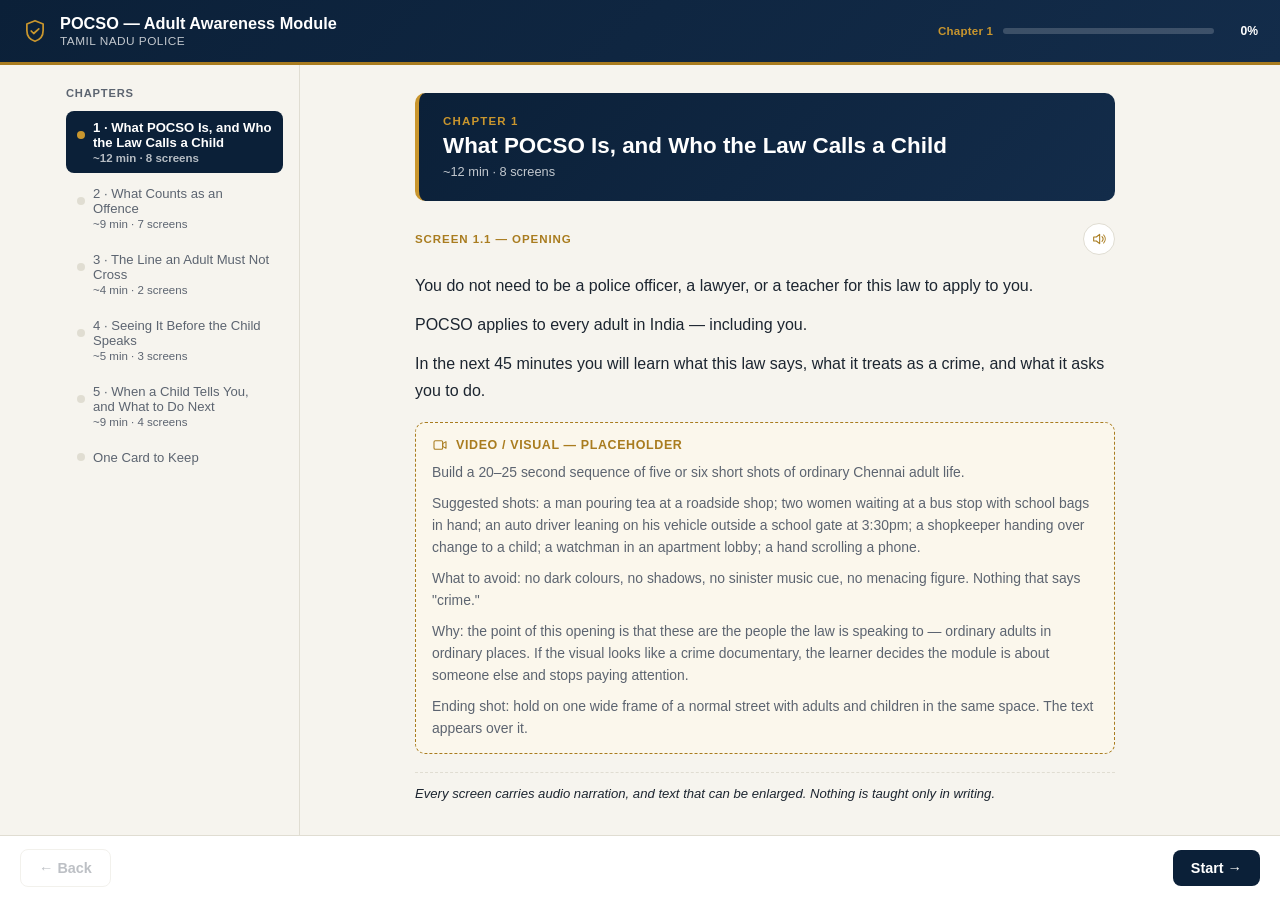
==== POCSO-Adult-Awareness-v2/index.html @ b9a72f30 "Custom scrollbar, severity color theming, chapter progress, certificate - Replace the browser's defa" ====
<!DOCTYPE html>
<html lang="en">
<head>
<meta charset="UTF-8">
<meta name="viewport" content="width=device-width, initial-scale=1.0">
<title>POCSO — Adult Awareness Module</title>
<link rel="stylesheet" href="css/style.css">
</head>
<body>

<div id="app">

  <header class="topbar">
    <div class="topbar-brand">
      <span class="badge-icon" id="brandIcon"></span>
      <div>
        <div class="brand-title">POCSO — Adult Awareness Module</div>
        <div class="brand-sub">Tamil Nadu Police</div>
      </div>
    </div>
    <div class="topbar-progress">
      <div id="progressChapterLabel" class="progress-chapter-label">Chapter 1</div>
      <div class="progress-track"><div id="progressFill" class="progress-fill"></div></div>
      <div id="progressLabel" class="progress-label">0%</div>
    </div>
  </header>

  <div class="layout">
    <nav id="sidebar" class="sidebar">
      <div class="sidebar-title">Chapters</div>
      <ol id="chapterList" class="chapter-list"></ol>
    </nav>

    <main id="stage" class="stage">
      <!-- pages injected here by app.js -->
    </main>
  </div>

  <footer class="footer">
    <button id="btnBack" class="btn btn-ghost" disabled>&larr; Back</button>
    <div id="footerMsg" class="footer-msg"></div>
    <button id="btnNext" class="btn btn-primary">Start &rarr;</button>
  </footer>

</div>

<script src="js/vendor/gsap.min.js"></script>
<script src="js/vendor/ScrollTrigger.min.js"></script>
<script src="js/vendor/Draggable.min.js"></script>
<script src="js/vendor/confetti.min.js"></script>
<script src="js/icons.js"></script>
<script src="js/sfx.js"></script>
<script src="js/speech.js"></script>
<script src="js/content.js"></script>
<script src="js/app.js"></script>
</body>
</html>
---- POCSO-Adult-Awareness-v2/css/style.css ----
:root{
  --navy:#0b2038;
  --navy-2:#132c4a;
  --gold:#a97c1f;
  --gold-2:#c9962e;
  --danger:#a3372b;
  --ok:#2f6b45;
  --bg:#f6f4ee;
  --card:#ffffff;
  --text:#1c2530;
  --text-mute:#5c6470;
  --border:#e0ddd2;
  --radius:10px;
  --shadow:0 3px 14px rgba(11,32,56,.08);
  font-size:16px;
}
*{box-sizing:border-box}
html,body{height:100%;overflow:hidden}

/* Severity theming: the accent colour and page background shift per
   screen to match how serious the content on it is — red for the most
   severe offences, orange for warnings, yellow for "notice this", green
   for safe/protective/reassuring content. Applied via body[data-severity]
   set from each screen's `severity` field in content.js. */
body[data-severity="danger"]{--gold:#a3372b;--gold-2:#c24a3a;--bg:#fbf0ee}
body[data-severity="warning"]{--gold:#b5720f;--gold-2:#d98a1f;--bg:#fbf5e9}
body[data-severity="notice"]{--gold:#a68a12;--gold-2:#c9a92e;--bg:#fbf8e6}
body[data-severity="safe"]{--gold:#2f6b45;--gold-2:#3f8759;--bg:#eef6ef}
body{transition:background-color .4s ease}

body{
  margin:0;
  font-family:'Segoe UI',Roboto,Helvetica,Arial,sans-serif;
  background:var(--bg);
  color:var(--text);
}
/* App-shell layout: topbar and footer are fixed height; the sidebar and the
   main content scroll independently of each other, not the whole page. */
#app{display:flex;flex-direction:column;height:100vh}

/* ---------- Top bar ---------- */
.topbar{
  flex-shrink:0;
  display:flex;align-items:center;justify-content:space-between;gap:16px;
  background:linear-gradient(135deg,var(--navy),var(--navy-2));
  color:#fff;padding:14px 22px;flex-wrap:wrap;z-index:20;
  border-bottom:3px solid var(--gold);
}
.topbar-brand{display:flex;align-items:center;gap:12px}
.badge-icon{display:flex;color:var(--gold-2)}
.badge-icon svg{width:26px;height:26px}
.brand-title{font-weight:700;font-size:1.02rem;line-height:1.2}
.brand-sub{font-size:.74rem;opacity:.75;letter-spacing:.04em;text-transform:uppercase}
.topbar-progress{display:flex;align-items:center;gap:10px;min-width:160px;flex:1;max-width:320px}
.progress-chapter-label{font-size:.72rem;font-weight:700;color:var(--gold-2);white-space:nowrap;letter-spacing:.02em}
.progress-track{flex:1;height:6px;background:rgba(255,255,255,.18);border-radius:6px;overflow:hidden}
.progress-fill{height:100%;width:0%;background:var(--gold-2);transition:width .4s ease}
.progress-label{font-size:.76rem;font-weight:600;min-width:34px;text-align:right}

/* ---------- Layout ---------- */
.layout{display:flex;flex:1;width:100%;max-width:1180px;margin:0 auto;min-height:0}
.sidebar{
  width:250px;flex-shrink:0;padding:22px 16px;border-right:1px solid var(--border);display:none;
  overflow-y:auto;height:100%;
}
.sidebar-title{font-size:.7rem;text-transform:uppercase;letter-spacing:.07em;color:var(--text-mute);margin-bottom:12px;font-weight:700}
.chapter-list{list-style:none;margin:0;padding:0;display:flex;flex-direction:column;gap:4px}
.chapter-item{display:flex;flex-direction:column;gap:2px;padding:9px 11px;border-radius:8px;font-size:.82rem;color:var(--text-mute)}
.chapter-item .ch-title{display:flex;align-items:center;gap:8px}
.chapter-item .dot{width:8px;height:8px;border-radius:50%;background:var(--border);flex-shrink:0}
.chapter-item.active{background:var(--navy);color:#fff;font-weight:600}
.chapter-item.active .dot{background:var(--gold-2)}
.chapter-item.done .dot{background:var(--ok)}
.chapter-item .ch-sub{font-size:.72rem;color:var(--text-mute);padding-left:16px}
.chapter-item.active .ch-sub{color:rgba(255,255,255,.7)}
@media(min-width:900px){.sidebar{display:block}}

/* ---------- Stage / page ---------- */
.stage{flex:1;min-width:0;min-height:0;overflow-y:auto;padding:28px 20px 70px;display:flex;justify-content:center}
.page{width:100%;max-width:700px}

/* ---------- Custom slim scrollbars (sidebar + content) ---------- */
.sidebar,.stage{
  scrollbar-width:thin;
  scrollbar-color:var(--gold) transparent;
}
.sidebar::-webkit-scrollbar,.stage::-webkit-scrollbar{width:6px}
.sidebar::-webkit-scrollbar-track,.stage::-webkit-scrollbar-track{background:transparent}
.sidebar::-webkit-scrollbar-thumb,.stage::-webkit-scrollbar-thumb{background:var(--gold);border-radius:10px}
.sidebar::-webkit-scrollbar-thumb:hover,.stage::-webkit-scrollbar-thumb:hover{background:var(--gold-2)}
.page-heading{font-size:.72rem;letter-spacing:.08em;text-transform:uppercase;color:var(--gold);font-weight:700;margin-bottom:6px}
.head-row-flex{display:flex;align-items:center;justify-content:space-between;gap:12px}
.head-row-flex .page-heading{margin-bottom:0}
.severity-badge{
  display:inline-block;margin-left:10px;font-size:.66rem;font-weight:800;letter-spacing:.06em;
  text-transform:uppercase;padding:2px 8px;border-radius:5px;vertical-align:middle;
}
.severity-badge.sev-danger{background:#fbeeec;color:#a3372b}
.severity-badge.sev-warning{background:#fbf1de;color:#b5720f}
.severity-badge.sev-notice{background:#fbf6d9;color:#8a7100}
.severity-badge.sev-safe{background:#eaf5ed;color:#2f6b45}
.chapter-banner{
  background:linear-gradient(135deg,var(--navy),var(--navy-2));color:#fff;border-radius:var(--radius);
  padding:22px 24px;margin-bottom:22px;border-left:4px solid var(--gold-2);
}
.chapter-banner .ch-num{font-size:.72rem;letter-spacing:.1em;text-transform:uppercase;color:var(--gold-2);font-weight:700}
.chapter-banner h1{margin:.3em 0 .2em;font-size:1.4rem}
.chapter-banner .ch-duration{font-size:.8rem;opacity:.75}

.block{margin-bottom:18px}
.block p{line-height:1.65;margin:0 0 .8em;color:var(--text)}
.block p:last-child{margin-bottom:0}
.block-heading{font-weight:700;color:var(--navy);margin-bottom:.4em;display:block}

/* ---------- Lists / tables ---------- */
.p-list{margin:0;padding-left:1.2em;line-height:1.65}
.p-list li{margin-bottom:.45em}
.p-table{width:100%;border-collapse:collapse;margin:.4em 0}
.p-table th,.p-table td{text-align:left;padding:9px 10px;border-bottom:1px solid var(--border);font-size:.92rem}
.p-table th{color:var(--text-mute);font-size:.74rem;text-transform:uppercase;letter-spacing:.05em}

/* ---------- Quote / say-not-say ---------- */
.p-quote{
  border-left:3px solid var(--gold-2);padding:10px 16px;background:#fbf7ec;border-radius:0 8px 8px 0;
  font-style:italic;color:var(--text);
}
.say-not-say{display:grid;grid-template-columns:1fr 1fr;gap:14px;margin-top:6px}
.say-col{border-radius:var(--radius);padding:14px 16px}
.say-col.say-yes{background:#eef6ef;border:1px solid #cfe6d3}
.say-col.say-no{background:#fbeeec;border:1px solid #f0cec8}
.say-col-heading{font-weight:700;font-size:.82rem;margin-bottom:8px;display:flex;align-items:center;gap:6px}
.say-col.say-yes .say-col-heading{color:var(--ok)}
.say-col.say-no .say-col-heading{color:var(--danger)}
.say-col ul{margin:0;padding-left:1.1em;line-height:1.6;font-size:.9rem}
.say-note{font-size:.85rem;color:var(--text-mute);margin-top:8px}
@media(max-width:560px){.say-not-say{grid-template-columns:1fr}}

.belief-item{margin-bottom:14px}
.belief-item .belief{font-weight:700;color:var(--navy)}
.belief-item .response{color:var(--text);margin-top:2px}

/* ---------- Notes ---------- */
.p-note{font-size:.82rem;color:var(--text-mute);font-style:italic;border-top:1px dashed var(--border);padding-top:10px;margin-top:10px}

/* ---------- Video / visual placeholder ---------- */
.video-slot{
  border:1.5px dashed var(--gold);border-radius:var(--radius);background:#fbf7ec;padding:14px 16px;margin:10px 0;
}
.video-slot-head{display:flex;align-items:center;gap:8px;font-weight:700;font-size:.78rem;text-transform:uppercase;letter-spacing:.05em;color:var(--gold);margin-bottom:8px}
.video-slot-head svg{color:var(--gold)}
.video-slot p{font-size:.87rem;line-height:1.6;color:var(--text-mute);margin:0 0 .6em}
.video-slot p:last-child{margin-bottom:0}

/* ---------- Dialogue ---------- */
.dialogue-box{background:var(--card);border:1px solid var(--border);border-radius:var(--radius);padding:18px 18px 14px;box-shadow:var(--shadow)}
.dialogue-loc{font-size:.72rem;text-transform:uppercase;letter-spacing:.08em;color:var(--gold);font-weight:700;margin-bottom:10px;display:flex;align-items:center;justify-content:space-between;gap:10px}
.dialogue-note{font-size:.75rem;color:var(--text-mute);font-style:italic;font-weight:400;text-transform:none;letter-spacing:0}
.dialogue-line{display:flex;gap:10px;padding:6px 8px;border-radius:6px;margin-bottom:4px;transition:background .2s}
.dialogue-line.line-active{background:#fbf1d9}
.dialogue-who{flex-shrink:0;width:76px;font-weight:700;font-size:.82rem;color:var(--navy)}
.dialogue-text{font-size:.92rem;line-height:1.55;color:var(--text)}

/* ---------- Flip-deck (belief / reveal / accordion / judgment cards) ---------- */
.interaction-label{font-size:.82rem;color:var(--text-mute);margin-bottom:12px;font-style:italic}
.fixed-number{
  text-align:center;font-size:2.6rem;font-weight:800;color:var(--navy);margin-bottom:10px;
  border-bottom:2px solid var(--gold-2);padding-bottom:6px;display:inline-block;
}
.fixed-number-wrap{text-align:center;margin-bottom:14px}
.deck-grid{display:grid;grid-template-columns:repeat(auto-fit,minmax(240px,1fr));gap:14px}
.deck-card{perspective:1200px;cursor:pointer;min-height:120px}
.deck-card.open{cursor:default}
.deck-inner{position:relative;width:100%;height:100%;min-height:120px;transform-style:preserve-3d}
.deck-face{
  position:absolute;inset:0;backface-visibility:hidden;border-radius:var(--radius);
  border:1px solid var(--border);background:var(--card);box-shadow:var(--shadow);
  padding:16px;display:flex;flex-direction:column;justify-content:center;transition:border-color .15s;
}
.deck-card:hover .deck-face-front{border-color:var(--gold)}
.deck-front-text{font-weight:600;color:var(--navy);font-size:.94rem}
.deck-hint{font-size:.72rem;color:var(--text-mute);margin-top:8px;display:flex;align-items:center;gap:5px}
.deck-face-back{background:#fbf7ec}
.deck-tag{
  display:inline-block;font-size:.72rem;font-weight:800;letter-spacing:.05em;text-transform:uppercase;
  padding:3px 9px;border-radius:5px;margin-bottom:8px;align-self:flex-start;
}
.deck-tag.tag-false,.deck-tag.tag-offence{background:#fbeeec;color:var(--danger)}
.deck-tag.tag-notoffence{background:#eef6ef;color:var(--ok)}
.deck-back-text{font-size:.88rem;line-height:1.5;color:var(--text)}
.deck-back-foot{display:flex;justify-content:flex-end;margin-top:8px}

/* ---------- Sort exercise (real drag-and-drop, GSAP Draggable) ---------- */
.sort-instruction{font-size:.82rem;color:var(--text-mute);margin-bottom:2px;font-style:italic}
.drag-hint{display:block;color:var(--gold);font-size:.78rem;margin-bottom:12px}
.sort-pool{display:flex;flex-wrap:wrap;gap:10px;margin-bottom:20px;min-height:44px}
.sort-item{
  background:var(--card);border:1px solid var(--border);border-radius:9px;padding:11px 14px;font-size:.87rem;
  cursor:grab;box-shadow:var(--shadow);touch-action:none;user-select:none;
}
.sort-item.selected{border-color:var(--gold);background:#fbf7ec}
.sort-item.dragging{cursor:grabbing;box-shadow:0 10px 22px rgba(11,32,56,.22);border-color:var(--gold)}
.sort-bins{display:grid;grid-template-columns:repeat(auto-fit,minmax(200px,1fr));gap:12px}
.sort-bin{border:2px dashed var(--border);border-radius:var(--radius);padding:12px;background:#fafaf6;transition:border-color .15s,background .15s}
.sort-bin h3{margin:0 0 8px;font-size:.84rem;color:var(--navy)}
.sort-bin-drop{min-height:90px;display:flex;flex-direction:column;gap:6px}
.bin-item{background:var(--card);border:1px solid var(--border);border-radius:7px;padding:8px 10px;font-size:.82rem}
.bin-item.correct{border-color:var(--ok);background:#eef6ef}
.bin-feedback{font-size:.78rem;color:var(--text-mute);margin-top:4px}
@keyframes flashGreenAdult{0%,100%{box-shadow:none}30%{box-shadow:0 0 0 6px rgba(47,107,69,.3)}}
@keyframes flashRedAdult{0%,100%{box-shadow:none}30%{box-shadow:0 0 0 6px rgba(163,55,43,.3)}}
.sort-bin.flash-correct{animation:flashGreenAdult .7s ease;border-color:var(--ok)}
.sort-bin.flash-wrong{animation:flashRedAdult .7s ease;border-color:var(--danger) !important;background:#fbeeec !important}

/* ---------- Slider ---------- */
.slider-box{background:var(--card);border:1px solid var(--border);border-radius:var(--radius);padding:20px;box-shadow:var(--shadow)}
.slider-question{font-weight:600;color:var(--navy);margin-bottom:14px}
.slider-row{display:flex;align-items:center;gap:14px}
.slider-row input[type=range]{flex:1}
.slider-value{font-size:1.3rem;font-weight:800;color:var(--gold);min-width:34px;text-align:center}
.slider-reveal{margin-top:16px;padding-top:14px;border-top:1px solid var(--border)}
.slider-reveal-heading{font-weight:700;color:var(--navy);margin-bottom:6px;font-size:.82rem;text-transform:uppercase;letter-spacing:.04em}

/* ---------- Multi-select case ---------- */
.case-box{background:var(--card);border:1px solid var(--border);border-radius:var(--radius);padding:18px;box-shadow:var(--shadow)}
.case-option{display:flex;align-items:flex-start;gap:10px;padding:9px 4px;border-bottom:1px solid var(--border);cursor:pointer}
.case-option:last-of-type{border-bottom:none}
.case-option input{margin-top:3px}
.case-option-label{font-size:.9rem}
.case-option.answered.correct-selected{color:var(--ok)}
.case-option.answered.correct-missed{color:var(--ok)}
.case-option .opt-note{font-size:.78rem;color:var(--text-mute);font-style:italic;margin-left:6px}
.case-feedback{margin-top:14px;padding-top:14px;border-top:1px solid var(--border)}

/* ---------- Commitment tap ---------- */
.commit-box{text-align:center;padding:10px 0}
.commit-btn{
  padding:16px 28px;font-size:1rem;font-weight:700;border-radius:var(--radius);border:2px solid var(--navy);
  background:var(--navy);color:#fff;cursor:pointer;transition:all .2s;
}
.commit-btn.confirmed{background:var(--ok);border-color:var(--ok)}
.commit-confirmed-note{margin-top:12px;font-size:.85rem;color:var(--ok);font-weight:600}

/* ---------- Quiz ---------- */
.quiz-box{background:var(--card);border:1px solid var(--border);border-radius:var(--radius);padding:18px;box-shadow:var(--shadow);margin-bottom:14px}
.quiz-q-head{display:flex;align-items:flex-start;justify-content:space-between;gap:10px;margin-bottom:12px}
.quiz-q{font-weight:600;color:var(--navy);line-height:1.5}
.choice-btn{
  display:block;width:100%;text-align:left;background:#fff;border:1px solid var(--border);border-radius:9px;
  padding:11px 13px;margin-bottom:8px;cursor:pointer;font-size:.89rem;transition:all .15s;
}
.choice-btn:hover{border-color:var(--gold)}
.choice-btn.correct{border-color:var(--ok);background:#eef6ef}
.choice-btn.incorrect{border-color:var(--danger);background:#fbeeec}
.choice-btn:disabled{cursor:default}
.feedback-box{margin-top:8px;padding:11px 13px;border-radius:8px;font-size:.87rem;line-height:1.5}
.feedback-box.correct{background:#eef6ef;color:#1e4a2c;border:1px solid var(--ok)}
.feedback-box.incorrect{background:#fbeeec;color:#6e2318;border:1px solid var(--danger)}
.quiz-note{font-size:.78rem;color:var(--text-mute);font-style:italic;margin-bottom:14px}

/* ---------- Speaker button ---------- */
.speaker-btn{
  width:32px;height:32px;border-radius:50%;border:1px solid var(--border);background:#fff;
  display:flex;align-items:center;justify-content:center;cursor:pointer;color:var(--gold);flex-shrink:0;transition:all .15s;
}
.speaker-btn:hover{border-color:var(--gold)}
.speaker-btn.speaking{background:var(--gold);color:#fff;border-color:var(--gold)}
.speaker-btn-inline{width:26px;height:26px}
.w-active{background:#fbe9b6;border-radius:3px}

/* ---------- Buttons / footer ---------- */
.btn{font-size:.9rem;font-weight:600;padding:10px 18px;border-radius:8px;border:none;cursor:pointer;transition:opacity .15s,transform .1s}
.btn:active{transform:scale(.97)}
.btn-primary{background:var(--navy);color:#fff}
.btn-primary:disabled{background:#b7bfc9;cursor:not-allowed}
.btn-ghost{background:transparent;color:var(--text-mute);border:1px solid var(--border)}
.btn-ghost:disabled{opacity:.4;cursor:not-allowed}
.footer{flex-shrink:0;z-index:10;background:#fff;border-top:1px solid var(--border);padding:13px 20px;display:flex;align-items:center;justify-content:space-between;gap:12px}
.footer-msg{font-size:.8rem;color:var(--text-mute);flex:1;text-align:center}

/* ---------- Final card ---------- */
.final-card{
  background:linear-gradient(135deg,var(--navy),var(--navy-2));color:#fff;border-radius:var(--radius);
  padding:32px 28px;border:2px solid var(--gold-2);
}
.final-card h1{margin:0 0 4px;font-size:1.4rem}
.final-card .intro{opacity:.85;margin-bottom:18px;font-size:.92rem}
.final-card ol{padding-left:1.2em;line-height:1.8;font-size:.95rem}
.final-card .contacts{margin-top:18px;padding-top:16px;border-top:1px solid rgba(255,255,255,.2);font-size:.88rem;color:var(--gold-2);font-weight:600}
.final-card .disclaimer{margin-top:14px;font-size:.75rem;opacity:.65;font-style:italic}

/* ---------- Certificate ---------- */
.cert-gate{background:var(--card);border:1px solid var(--border);border-radius:var(--radius);padding:22px;box-shadow:var(--shadow);margin-bottom:20px;text-align:center}
.cert-gate h2{margin:0 0 6px;color:var(--navy);font-size:1.1rem}
.cert-gate p{color:var(--text-mute);font-size:.88rem;margin:0 0 14px}
.cert-name-input{
  width:100%;max-width:320px;padding:11px 14px;border-radius:9px;border:1px solid var(--border);
  font-size:1rem;margin:0 auto 14px;text-align:center;display:block;
}
.certificate{
  position:relative;background:
    repeating-linear-gradient(135deg, rgba(11,32,56,.015) 0 2px, transparent 2px 14px),
    #fffdf7;
  border:3px solid var(--navy);border-radius:4px;padding:44px 32px;text-align:center;
  box-shadow:var(--shadow);margin-bottom:20px;
}
.certificate::before{content:"";position:absolute;inset:8px;border:1px solid var(--gold-2);border-radius:2px;pointer-events:none}
.cert-corner{position:absolute;width:26px;height:26px;border:3px solid var(--gold);opacity:.7}
.cert-corner-tl{top:6px;left:6px;border-right:none;border-bottom:none}
.cert-corner-tr{top:6px;right:6px;border-left:none;border-bottom:none}
.cert-corner-bl{bottom:6px;left:6px;border-right:none;border-top:none}
.cert-corner-br{bottom:6px;right:6px;border-left:none;border-top:none}
.cert-id{position:absolute;top:14px;right:26px;font-size:.66rem;letter-spacing:.04em;color:var(--text-mute);font-family:'Courier New',monospace}
.cert-badge{display:flex;justify-content:center;color:var(--gold);margin-bottom:4px}
.cert-badge svg{width:38px;height:38px}
.cert-title{font-size:1.5rem;color:var(--navy);font-weight:800;margin:8px 0 0;font-family:Georgia,serif;letter-spacing:.02em}
.cert-sub{color:var(--text-mute);font-size:.82rem;margin-bottom:20px;text-transform:uppercase;letter-spacing:.08em}
.cert-name{font-size:1.9rem;font-weight:700;color:var(--gold);margin:14px 0;font-family:Georgia,serif;border-bottom:2px solid var(--gold-2);display:inline-block;padding-bottom:6px}
.cert-body{color:var(--text);line-height:1.7;max-width:480px;margin:0 auto;font-size:.94rem}
.cert-sign-row{display:flex;justify-content:space-between;align-items:flex-end;margin-top:34px;gap:16px;flex-wrap:wrap}
.cert-sign{flex:1;min-width:130px}
.cert-sign-line{border-top:1px solid var(--text-mute);margin-bottom:6px}
.cert-sign-label{font-size:.76rem;color:var(--text-mute)}
.cert-seal{display:flex;flex-direction:column;align-items:center;gap:4px}
.cert-seal-ring{
  width:52px;height:52px;border-radius:50%;border:2px solid var(--gold);
  display:flex;align-items:center;justify-content:center;color:var(--gold);
  box-shadow:0 0 0 3px rgba(169,124,31,.12);
}
.cert-seal-text{font-size:.58rem;letter-spacing:.08em;color:var(--text-mute);font-weight:700}
.cert-actions{display:flex;gap:10px;justify-content:center;margin-bottom:20px}

@media print{
  .topbar,.sidebar,.footer,.cert-actions,.cert-gate{display:none !important}
  .stage{padding:0;overflow:visible}
}
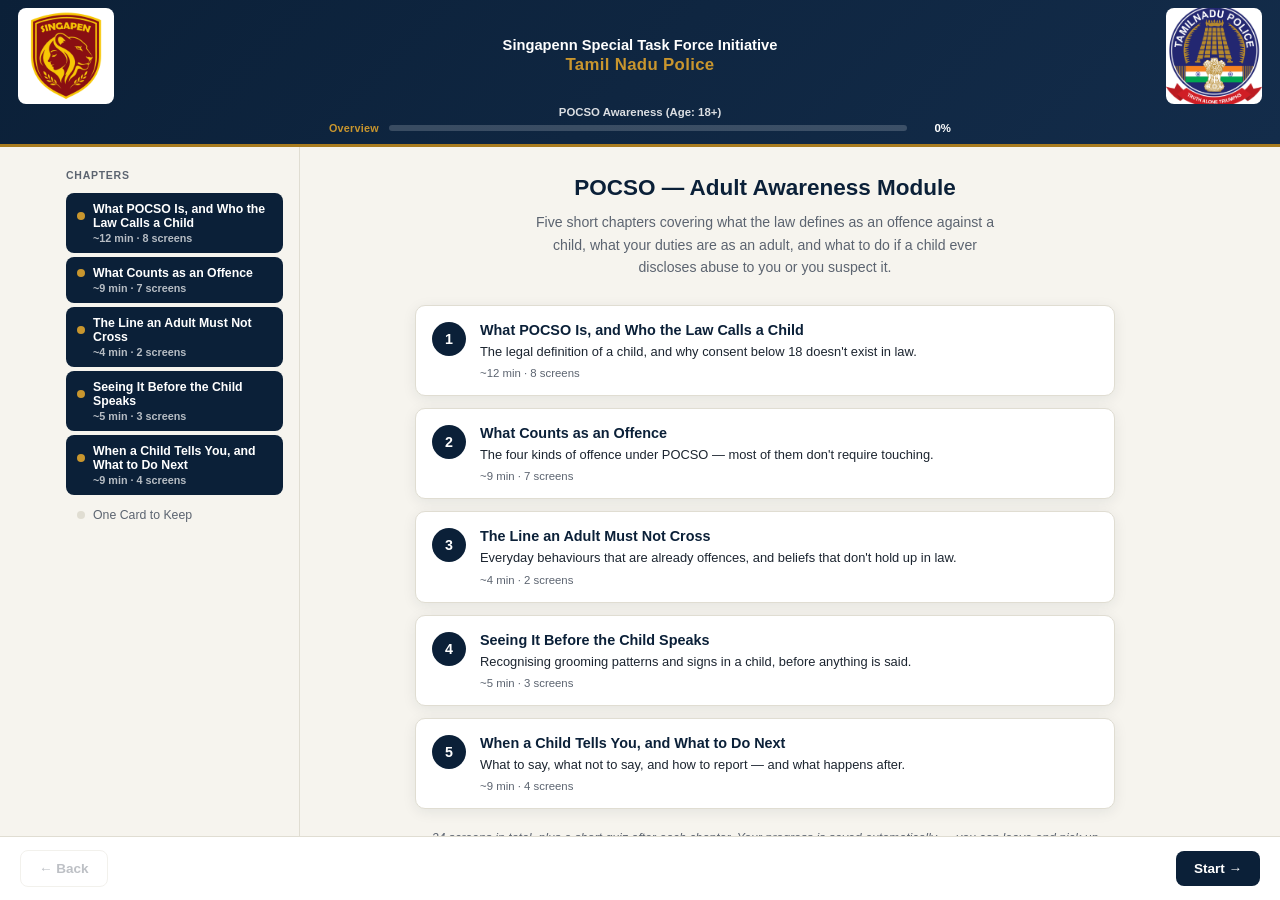
==== commit fd355016: "Navbar redesign, intro page, cert/one-card split, share, sizing Two-row navbar with Singappen/TN Pol" ====
--- a/POCSO-Adult-Awareness-v2/index.html
+++ b/POCSO-Adult-Awareness-v2/index.html
@@ -3,7 +3,7 @@
 <head>
 <meta charset="UTF-8">
 <meta name="viewport" content="width=device-width, initial-scale=1.0">
-<title>POCSO — Adult Awareness Module</title>
+<title>POCSO Awareness (Age: 18+)</title>
 <link rel="stylesheet" href="css/style.css">
 </head>
 <body>
@@ -11,17 +11,23 @@
 <div id="app">
 
   <header class="topbar">
-    <div class="topbar-brand">
-      <span class="badge-icon" id="brandIcon"></span>
-      <div>
-        <div class="brand-title">POCSO — Adult Awareness Module</div>
-        <div class="brand-sub">Tamil Nadu Police</div>
+    <div class="topbar-brand-row">
+      <img src="img/singappen-logo.png" alt="Singappen" class="brand-logo brand-logo-left">
+      <div class="brand-center">
+        <div class="brand-line brand-line-1">Singapenn Special Task Force Initiative</div>
+        <div class="brand-line brand-line-2">Tamil Nadu Police</div>
       </div>
+      <img src="img/tamilnadu-police-logo.png" alt="Tamil Nadu Police" class="brand-logo brand-logo-right">
     </div>
-    <div class="topbar-progress">
-      <div id="progressChapterLabel" class="progress-chapter-label">Chapter 1</div>
-      <div class="progress-track"><div id="progressFill" class="progress-fill"></div></div>
-      <div id="progressLabel" class="progress-label">0%</div>
+    <div class="topbar-progress-row">
+      <div class="progress-center-block">
+        <div class="module-name">POCSO Awareness (Age: 18+)</div>
+        <div class="topbar-progress">
+          <div id="progressChapterLabel" class="progress-chapter-label">Chapter 1</div>
+          <div class="progress-track"><div id="progressFill" class="progress-fill"></div></div>
+          <div id="progressLabel" class="progress-label">0%</div>
+        </div>
+      </div>
     </div>
   </header>
 
--- a/POCSO-Adult-Awareness-v2/css/style.css
+++ b/POCSO-Adult-Awareness-v2/css/style.css
@@ -12,10 +12,21 @@
   --border:#e0ddd2;
   --radius:10px;
   --shadow:0 3px 14px rgba(11,32,56,.08);
-  font-size:16px;
+  font-size:15px;
 }
 *{box-sizing:border-box}
-html,body{height:100%;overflow:hidden}
+/* Mobile: the page scrolls normally (simplest, most reliable — 100vh +
+   overflow:hidden is unreliable on mobile browsers because the address
+   bar changes the real visible height, which locked out scrolling and
+   hid the footer nav). Desktop only: the sidebar doesn't exist on
+   mobile, so the fixed-height "independent scroll panes" shell — where
+   sidebar and content scroll separately — is restricted to the
+   min-width:900px breakpoint where the sidebar actually shows.  */
+html,body{height:100%}
+body{overflow-x:hidden}
+@media(min-width:900px){
+  html,body{overflow:hidden}
+}
 
 /* Severity theming: the accent colour and page background shift per
    screen to match how serious the content on it is — red for the most
@@ -34,28 +45,46 @@
   background:var(--bg);
   color:var(--text);
 }
-/* App-shell layout: topbar and footer are fixed height; the sidebar and the
-   main content scroll independently of each other, not the whole page. */
-#app{display:flex;flex-direction:column;height:100vh}
+/* App-shell layout (desktop only — see media query below): topbar and
+   footer are fixed height; the sidebar and the main content scroll
+   independently of each other, not the whole page. */
+#app{display:flex;flex-direction:column;min-height:100%}
+@media(min-width:900px){
+  #app{height:100vh}
+}
 
 /* ---------- Top bar ---------- */
 .topbar{
-  flex-shrink:0;
-  display:flex;align-items:center;justify-content:space-between;gap:16px;
+  flex-shrink:0;position:sticky;top:0;
+  display:flex;flex-direction:column;gap:2px;
   background:linear-gradient(135deg,var(--navy),var(--navy-2));
-  color:#fff;padding:14px 22px;flex-wrap:wrap;z-index:20;
+  color:#fff;padding:8px 18px 10px;z-index:20;
   border-bottom:3px solid var(--gold);
 }
-.topbar-brand{display:flex;align-items:center;gap:12px}
-.badge-icon{display:flex;color:var(--gold-2)}
-.badge-icon svg{width:26px;height:26px}
-.brand-title{font-weight:700;font-size:1.02rem;line-height:1.2}
-.brand-sub{font-size:.74rem;opacity:.75;letter-spacing:.04em;text-transform:uppercase}
-.topbar-progress{display:flex;align-items:center;gap:10px;min-width:160px;flex:1;max-width:320px}
+.topbar-brand-row{display:flex;align-items:center;justify-content:space-between;gap:14px}
+.brand-logo{height:72px;width:72px;object-fit:cover;border-radius:8px;flex-shrink:0;background:#fff;padding:0}
+.brand-logo-right{display:none}
+.brand-center{text-align:center;flex:1;min-width:0}
+.brand-line{line-height:1.25}
+.brand-line-1{font-weight:700;font-size:.98rem}
+.brand-line-2{font-weight:800;font-size:1.12rem;color:var(--gold-2);letter-spacing:.02em}
+/* Progress row: only the centre 50% of the navbar's width, everything
+   else in this row is deliberately empty so the bar reads as centred. */
+.topbar-progress-row{display:flex;justify-content:center}
+.progress-center-block{width:100%;max-width:50%;display:flex;flex-direction:column;align-items:center;gap:4px}
+.module-name{font-size:.76rem;font-weight:600;opacity:.85;text-align:center;white-space:nowrap;overflow:hidden;text-overflow:ellipsis;max-width:100%}
+.topbar-progress{display:flex;align-items:center;gap:10px;width:100%}
 .progress-chapter-label{font-size:.72rem;font-weight:700;color:var(--gold-2);white-space:nowrap;letter-spacing:.02em}
 .progress-track{flex:1;height:6px;background:rgba(255,255,255,.18);border-radius:6px;overflow:hidden}
 .progress-fill{height:100%;width:0%;background:var(--gold-2);transition:width .4s ease}
 .progress-label{font-size:.76rem;font-weight:600;min-width:34px;text-align:right}
+@media(min-width:640px){
+  .brand-logo-right{display:block}
+  .brand-logo{height:96px;width:96px}
+}
+@media(max-width:520px){
+  .progress-center-block{max-width:80%}
+}
 
 /* ---------- Layout ---------- */
 .layout{display:flex;flex:1;width:100%;max-width:1180px;margin:0 auto;min-height:0}
@@ -76,8 +105,11 @@
 @media(min-width:900px){.sidebar{display:block}}
 
 /* ---------- Stage / page ---------- */
-.stage{flex:1;min-width:0;min-height:0;overflow-y:auto;padding:28px 20px 70px;display:flex;justify-content:center}
+.stage{flex:1;min-width:0;padding:28px 20px 70px;display:flex;justify-content:center}
 .page{width:100%;max-width:700px}
+@media(min-width:900px){
+  .stage{min-height:0;overflow-y:auto;-webkit-overflow-scrolling:touch}
+}
 
 /* ---------- Custom slim scrollbars (sidebar + content) ---------- */
 .sidebar,.stage{
@@ -91,14 +123,6 @@
 .page-heading{font-size:.72rem;letter-spacing:.08em;text-transform:uppercase;color:var(--gold);font-weight:700;margin-bottom:6px}
 .head-row-flex{display:flex;align-items:center;justify-content:space-between;gap:12px}
 .head-row-flex .page-heading{margin-bottom:0}
-.severity-badge{
-  display:inline-block;margin-left:10px;font-size:.66rem;font-weight:800;letter-spacing:.06em;
-  text-transform:uppercase;padding:2px 8px;border-radius:5px;vertical-align:middle;
-}
-.severity-badge.sev-danger{background:#fbeeec;color:#a3372b}
-.severity-badge.sev-warning{background:#fbf1de;color:#b5720f}
-.severity-badge.sev-notice{background:#fbf6d9;color:#8a7100}
-.severity-badge.sev-safe{background:#eaf5ed;color:#2f6b45}
 .chapter-banner{
   background:linear-gradient(135deg,var(--navy),var(--navy-2));color:#fff;border-radius:var(--radius);
   padding:22px 24px;margin-bottom:22px;border-left:4px solid var(--gold-2);
@@ -220,6 +244,18 @@
 .slider-reveal{margin-top:16px;padding-top:14px;border-top:1px solid var(--border)}
 .slider-reveal-heading{font-weight:700;color:var(--navy);margin-bottom:6px;font-size:.82rem;text-transform:uppercase;letter-spacing:.04em}
 
+/* Number-pick estimate — replaces the drag-slider with a row of tappable
+   numbers (0-10), each an unambiguous single choice. */
+.number-pick-row{display:flex;flex-wrap:wrap;gap:8px}
+.number-pick-btn{
+  width:38px;height:38px;border-radius:8px;border:1px solid var(--border);background:#fff;
+  font-size:.92rem;font-weight:700;color:var(--navy);cursor:pointer;transition:all .15s;
+}
+.number-pick-btn:hover:not(:disabled){border-color:var(--gold)}
+.number-pick-btn.selected{background:var(--gold);color:#fff;border-color:var(--gold)}
+.number-pick-btn:disabled{cursor:default;opacity:.7}
+.number-pick-btn.selected:disabled{opacity:1}
+
 /* ---------- Multi-select case ---------- */
 .case-box{background:var(--card);border:1px solid var(--border);border-radius:var(--radius);padding:18px;box-shadow:var(--shadow)}
 .case-option{display:flex;align-items:flex-start;gap:10px;padding:9px 4px;border-bottom:1px solid var(--border);cursor:pointer}
@@ -274,7 +310,7 @@
 .btn-primary:disabled{background:#b7bfc9;cursor:not-allowed}
 .btn-ghost{background:transparent;color:var(--text-mute);border:1px solid var(--border)}
 .btn-ghost:disabled{opacity:.4;cursor:not-allowed}
-.footer{flex-shrink:0;z-index:10;background:#fff;border-top:1px solid var(--border);padding:13px 20px;display:flex;align-items:center;justify-content:space-between;gap:12px}
+.footer{flex-shrink:0;position:sticky;bottom:0;z-index:10;background:#fff;border-top:1px solid var(--border);padding:13px 20px;display:flex;align-items:center;justify-content:space-between;gap:12px}
 .footer-msg{font-size:.8rem;color:var(--text-mute);flex:1;text-align:center}
 
 /* ---------- Final card ---------- */
@@ -287,6 +323,24 @@
 .final-card ol{padding-left:1.2em;line-height:1.8;font-size:.95rem}
 .final-card .contacts{margin-top:18px;padding-top:16px;border-top:1px solid rgba(255,255,255,.2);font-size:.88rem;color:var(--gold-2);font-weight:600}
 .final-card .disclaimer{margin-top:14px;font-size:.75rem;opacity:.65;font-style:italic}
+
+/* ---------- Intro / overview page ---------- */
+.intro-hero{text-align:center;margin-bottom:26px}
+.intro-hero h1{color:var(--navy);font-size:1.5rem;margin:0 0 10px}
+.intro-hero p{color:var(--text-mute);font-size:.94rem;line-height:1.6;max-width:480px;margin:0 auto}
+.intro-chapter-list{display:flex;flex-direction:column;gap:12px;margin-bottom:22px}
+.intro-chapter-row{
+  display:flex;gap:14px;align-items:flex-start;background:var(--card);border:1px solid var(--border);
+  border-radius:var(--radius);padding:16px;box-shadow:var(--shadow);
+}
+.intro-chapter-num{
+  flex-shrink:0;width:34px;height:34px;border-radius:50%;background:var(--navy);color:#fff;
+  display:flex;align-items:center;justify-content:center;font-weight:800;font-size:.95rem;
+}
+.intro-chapter-title{font-weight:700;color:var(--navy);font-size:.96rem;margin-bottom:4px}
+.intro-chapter-blurb{color:var(--text);font-size:.86rem;line-height:1.5;margin-bottom:6px}
+.intro-chapter-duration{color:var(--text-mute);font-size:.76rem}
+.intro-note{color:var(--text-mute);font-size:.82rem;text-align:center;font-style:italic}
 
 /* ---------- Certificate ---------- */
 .cert-gate{background:var(--card);border:1px solid var(--border);border-radius:var(--radius);padding:22px;box-shadow:var(--shadow);margin-bottom:20px;text-align:center}
@@ -309,24 +363,23 @@
 .cert-corner-tr{top:6px;right:6px;border-left:none;border-bottom:none}
 .cert-corner-bl{bottom:6px;left:6px;border-right:none;border-top:none}
 .cert-corner-br{bottom:6px;right:6px;border-left:none;border-top:none}
-.cert-id{position:absolute;top:14px;right:26px;font-size:.66rem;letter-spacing:.04em;color:var(--text-mute);font-family:'Courier New',monospace}
+.cert-emblem-row{display:flex;justify-content:space-between;align-items:flex-start;margin-bottom:6px;padding:0 8px}
+.cert-emblem{display:flex;flex-direction:column;align-items:center;gap:3px;color:var(--gold)}
+.cert-emblem-img{width:44px;height:44px;object-fit:contain;border-radius:6px;background:#fff;padding:2px}
+.cert-emblem svg{width:36px;height:36px}
+.cert-emblem-label{font-size:.6rem;line-height:1.2;color:var(--text-mute);text-align:center;font-weight:600}
+.cert-id{text-align:center;font-size:.66rem;letter-spacing:.04em;color:var(--text-mute);font-family:'Courier New',monospace;margin-bottom:6px}
 .cert-badge{display:flex;justify-content:center;color:var(--gold);margin-bottom:4px}
-.cert-badge svg{width:38px;height:38px}
+.cert-badge svg{width:34px;height:34px}
 .cert-title{font-size:1.5rem;color:var(--navy);font-weight:800;margin:8px 0 0;font-family:Georgia,serif;letter-spacing:.02em}
 .cert-sub{color:var(--text-mute);font-size:.82rem;margin-bottom:20px;text-transform:uppercase;letter-spacing:.08em}
 .cert-name{font-size:1.9rem;font-weight:700;color:var(--gold);margin:14px 0;font-family:Georgia,serif;border-bottom:2px solid var(--gold-2);display:inline-block;padding-bottom:6px}
 .cert-body{color:var(--text);line-height:1.7;max-width:480px;margin:0 auto;font-size:.94rem}
-.cert-sign-row{display:flex;justify-content:space-between;align-items:flex-end;margin-top:34px;gap:16px;flex-wrap:wrap}
-.cert-sign{flex:1;min-width:130px}
-.cert-sign-line{border-top:1px solid var(--text-mute);margin-bottom:6px}
-.cert-sign-label{font-size:.76rem;color:var(--text-mute)}
-.cert-seal{display:flex;flex-direction:column;align-items:center;gap:4px}
-.cert-seal-ring{
-  width:52px;height:52px;border-radius:50%;border:2px solid var(--gold);
-  display:flex;align-items:center;justify-content:center;color:var(--gold);
-  box-shadow:0 0 0 3px rgba(169,124,31,.12);
-}
-.cert-seal-text{font-size:.58rem;letter-spacing:.08em;color:var(--text-mute);font-weight:700}
+.cert-sign-row{display:flex;justify-content:space-between;align-items:flex-start;margin-top:34px;gap:14px;flex-wrap:wrap}
+.cert-sign{flex:1;min-width:140px;text-align:center}
+.cert-sign-line{border-top:1px solid var(--text-mute);margin-bottom:8px}
+.cert-sign-name{font-size:.82rem;font-weight:700;color:var(--navy);margin-bottom:2px}
+.cert-sign-title{font-size:.72rem;color:var(--text-mute);line-height:1.4}
 .cert-actions{display:flex;gap:10px;justify-content:center;margin-bottom:20px}
 
 @media print{
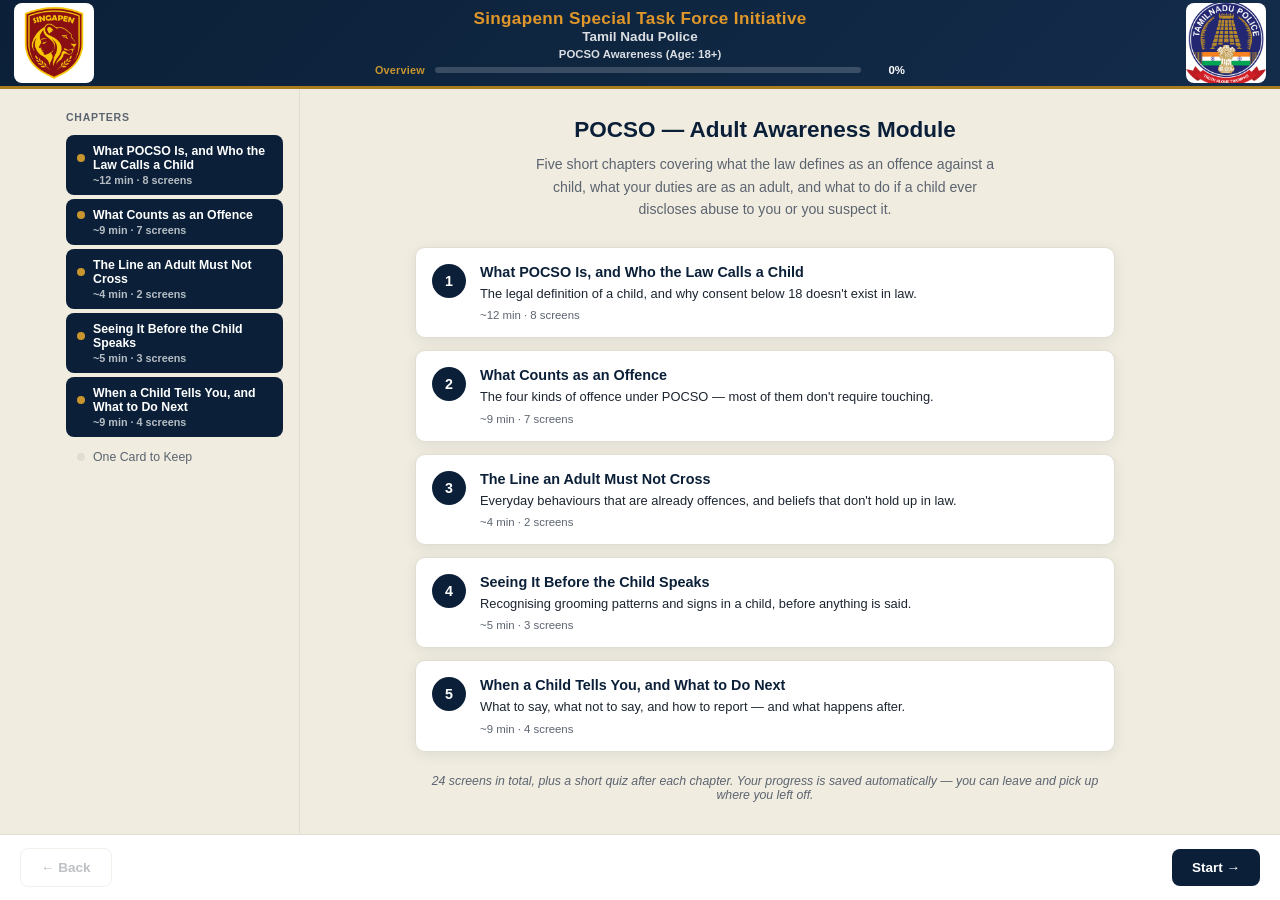
==== commit 098450bb: "Sync POCSO-Adult-Awareness-v2: add full-screen loading overlay with Singapenn logo Mirrors singappen" ====
--- a/POCSO-Adult-Awareness-v2/index.html
+++ b/POCSO-Adult-Awareness-v2/index.html
@@ -7,6 +7,14 @@
 <link rel="stylesheet" href="css/style.css">
 </head>
 <body>
+
+<div id="loadingScreen" class="loading-screen">
+  <div class="loading-inner">
+    <img src="img/singappen-logo.png" alt="Singapenn" class="loading-logo">
+    <div class="loading-spinner"></div>
+    <div class="loading-text">Loading POCSO Awareness…</div>
+  </div>
+</div>
 
 <div id="app">
 
--- a/POCSO-Adult-Awareness-v2/css/style.css
+++ b/POCSO-Adult-Awareness-v2/css/style.css
@@ -5,7 +5,7 @@
   --gold-2:#c9962e;
   --danger:#a3372b;
   --ok:#2f6b45;
-  --bg:#f6f4ee;
+  --bg:#f0ece0;
   --card:#ffffff;
   --text:#1c2530;
   --text-mute:#5c6470;
@@ -33,10 +33,10 @@
    severe offences, orange for warnings, yellow for "notice this", green
    for safe/protective/reassuring content. Applied via body[data-severity]
    set from each screen's `severity` field in content.js. */
-body[data-severity="danger"]{--gold:#a3372b;--gold-2:#c24a3a;--bg:#fbf0ee}
-body[data-severity="warning"]{--gold:#b5720f;--gold-2:#d98a1f;--bg:#fbf5e9}
-body[data-severity="notice"]{--gold:#a68a12;--gold-2:#c9a92e;--bg:#fbf8e6}
-body[data-severity="safe"]{--gold:#2f6b45;--gold-2:#3f8759;--bg:#eef6ef}
+body[data-severity="danger"]{--gold:#a3372b;--gold-2:#c24a3a;--bg:#f6dcd7}
+body[data-severity="warning"]{--gold:#b5720f;--gold-2:#d98a1f;--bg:#f7e8c9}
+body[data-severity="notice"]{--gold:#a68a12;--gold-2:#c9a92e;--bg:#f5edb8}
+body[data-severity="safe"]{--gold:#2f6b45;--gold-2:#3f8759;--bg:#d9efdd}
 body{transition:background-color .4s ease}
 
 body{
@@ -45,6 +45,30 @@
   background:var(--bg);
   color:var(--text);
 }
+/* ---------- Loading screen ---------- */
+.loading-screen{
+  position:fixed;inset:0;z-index:9999;
+  display:flex;align-items:center;justify-content:center;
+  background:rgba(11,32,56,.72);
+  backdrop-filter:blur(14px);-webkit-backdrop-filter:blur(14px);
+  transition:opacity .45s ease,visibility .45s ease;
+}
+.loading-screen.loading-hidden{opacity:0;visibility:hidden;pointer-events:none}
+.loading-inner{display:flex;flex-direction:column;align-items:center;gap:16px}
+.loading-logo{
+  width:110px;height:110px;object-fit:cover;border-radius:20px;background:#fff;padding:6px;
+  box-shadow:0 10px 30px rgba(0,0,0,.35);
+  animation:loading-pulse 1.6s ease-in-out infinite;
+}
+.loading-spinner{
+  width:34px;height:34px;border-radius:50%;
+  border:3px solid rgba(255,255,255,.25);border-top-color:var(--gold-2,#c9962e);
+  animation:loading-spin .8s linear infinite;
+}
+.loading-text{color:#fff;font-size:.85rem;font-weight:600;letter-spacing:.02em;opacity:.9}
+@keyframes loading-pulse{0%,100%{transform:scale(1)}50%{transform:scale(1.06)}}
+@keyframes loading-spin{to{transform:rotate(360deg)}}
+
 /* App-shell layout (desktop only — see media query below): topbar and
    footer are fixed height; the sidebar and the main content scroll
    independently of each other, not the whole page. */
@@ -58,16 +82,27 @@
   flex-shrink:0;position:sticky;top:0;
   display:flex;flex-direction:column;gap:2px;
   background:linear-gradient(135deg,var(--navy),var(--navy-2));
-  color:#fff;padding:8px 18px 10px;z-index:20;
+  color:#fff;padding:8px 14px 10px 88px;z-index:20;
   border-bottom:3px solid var(--gold);
-}
-.topbar-brand-row{display:flex;align-items:center;justify-content:space-between;gap:14px}
-.brand-logo{height:72px;width:72px;object-fit:cover;border-radius:8px;flex-shrink:0;background:#fff;padding:0}
-.brand-logo-right{display:none}
-.brand-center{text-align:center;flex:1;min-width:0}
+  min-height:64px;
+}
+.topbar-brand-row{display:flex;align-items:center;justify-content:center}
+/* Logos are centred on the full navbar height (both rows), not just the
+   brand-text row, and sit at the outer edges independent of row flow. */
+.brand-logo{
+  position:absolute;top:50%;transform:translateY(-50%);
+  height:64px;width:64px;object-fit:cover;border-radius:8px;background:#fff;padding:0;
+}
+.brand-logo-left{left:14px}
+.brand-logo-right{right:14px;display:none}
+.brand-center{text-align:center;min-width:0}
 .brand-line{line-height:1.25}
-.brand-line-1{font-weight:700;font-size:.98rem}
-.brand-line-2{font-weight:800;font-size:1.12rem;color:var(--gold-2);letter-spacing:.02em}
+/* "Singapenn Special Task Force Initiative" is the main focus. */
+/* Fixed orange, not var(--gold-2) — this is brand identity, so it must
+   not shift colour as the learner moves between screens of different
+   severity (the progress bar, chapter label etc. still do that). */
+.brand-line-1{font-weight:800;font-size:1.14rem;color:#e0972a;letter-spacing:.02em}
+.brand-line-2{font-weight:600;font-size:.9rem;color:rgba(255,255,255,.85)}
 /* Progress row: only the centre 50% of the navbar's width, everything
    else in this row is deliberately empty so the bar reads as centred. */
 .topbar-progress-row{display:flex;justify-content:center}
@@ -80,7 +115,11 @@
 .progress-label{font-size:.76rem;font-weight:600;min-width:34px;text-align:right}
 @media(min-width:640px){
   .brand-logo-right{display:block}
-  .brand-logo{height:96px;width:96px}
+  .brand-logo{height:80px;width:80px}
+  .topbar{padding-left:110px;padding-right:110px}
+}
+@media(max-width:639px){
+  .brand-center{width:100%}
 }
 @media(max-width:520px){
   .progress-center-block{max-width:80%}
@@ -90,7 +129,7 @@
 .layout{display:flex;flex:1;width:100%;max-width:1180px;margin:0 auto;min-height:0}
 .sidebar{
   width:250px;flex-shrink:0;padding:22px 16px;border-right:1px solid var(--border);display:none;
-  overflow-y:auto;height:100%;
+  overflow-y:auto;overflow-x:hidden;height:100%;
 }
 .sidebar-title{font-size:.7rem;text-transform:uppercase;letter-spacing:.07em;color:var(--text-mute);margin-bottom:12px;font-weight:700}
 .chapter-list{list-style:none;margin:0;padding:0;display:flex;flex-direction:column;gap:4px}
@@ -105,10 +144,10 @@
 @media(min-width:900px){.sidebar{display:block}}
 
 /* ---------- Stage / page ---------- */
-.stage{flex:1;min-width:0;padding:28px 20px 70px;display:flex;justify-content:center}
-.page{width:100%;max-width:700px}
+.stage{flex:1;min-width:0;overflow-x:hidden;padding:28px 20px 96px;display:flex;justify-content:center}
+.page{width:100%;max-width:700px;min-width:0}
 @media(min-width:900px){
-  .stage{min-height:0;overflow-y:auto;-webkit-overflow-scrolling:touch}
+  .stage{min-height:0;overflow-y:auto;overflow-x:hidden;-webkit-overflow-scrolling:touch}
 }
 
 /* ---------- Custom slim scrollbars (sidebar + content) ---------- */
@@ -174,6 +213,31 @@
 .video-slot-head svg{color:var(--gold)}
 .video-slot p{font-size:.87rem;line-height:1.6;color:var(--text-mute);margin:0 0 .6em}
 .video-slot p:last-child{margin-bottom:0}
+.video-slot-tag{display:inline-block;font-size:.68rem;font-weight:800;letter-spacing:.04em;color:#fff;background:var(--gold);border-radius:5px;padding:3px 8px;margin-bottom:8px}
+.video-slot-player{width:100%;display:block;border-radius:10px;margin:0;background:#000;box-shadow:0 4px 14px rgba(0,0,0,.18)}
+.video-slot-has-video{padding:14px;border-style:solid}
+.video-slot-has-video .video-slot-player{aspect-ratio:16/9;object-fit:cover}
+
+/* ---------- Pathway strip (real component, e.g. Stop -> Report -> Delete) ---------- */
+.pathway-strip{display:flex;align-items:center;justify-content:center;gap:8px;flex-wrap:wrap;margin:14px 0;padding:6px 0}
+.pathway-box{
+  display:flex;flex-direction:column;align-items:center;gap:4px;
+  background:var(--card);border:2px solid var(--gold);border-radius:var(--radius);
+  padding:14px 18px;min-width:96px;box-shadow:var(--shadow);cursor:default;
+  transition:transform .18s ease,border-color .18s ease,background .18s ease;
+}
+.pathway-box:hover{transform:translateY(-3px) scale(1.04);border-color:var(--gold-2);background:#fbf7ec}
+.pathway-num{
+  width:22px;height:22px;border-radius:50%;background:var(--navy);color:#fff;
+  display:flex;align-items:center;justify-content:center;font-size:.72rem;font-weight:800;
+}
+.pathway-label{font-weight:700;color:var(--navy);font-size:.86rem;letter-spacing:.03em;text-transform:uppercase}
+.pathway-arrow{color:var(--gold);flex-shrink:0}
+.pathway-arrow svg{transform:rotate(-90deg);display:block}
+@media(max-width:520px){
+  .pathway-strip{flex-direction:column}
+  .pathway-arrow svg{transform:rotate(0deg)}
+}
 
 /* ---------- Dialogue ---------- */
 .dialogue-box{background:var(--card);border:1px solid var(--border);border-radius:var(--radius);padding:18px 18px 14px;box-shadow:var(--shadow)}
@@ -304,8 +368,10 @@
 .w-active{background:#fbe9b6;border-radius:3px}
 
 /* ---------- Buttons / footer ---------- */
-.btn{font-size:.9rem;font-weight:600;padding:10px 18px;border-radius:8px;border:none;cursor:pointer;transition:opacity .15s,transform .1s}
+.btn{font-size:.9rem;font-weight:600;padding:11px 20px;border-radius:8px;border:none;cursor:pointer;transition:opacity .15s,transform .1s;display:inline-flex;align-items:center;gap:8px}
 .btn:active{transform:scale(.97)}
+.btn-icon{display:inline-flex;align-items:center}
+.page-end-spacer{height:48px}
 .btn-primary{background:var(--navy);color:#fff}
 .btn-primary:disabled{background:#b7bfc9;cursor:not-allowed}
 .btn-ghost{background:transparent;color:var(--text-mute);border:1px solid var(--border)}
@@ -323,6 +389,9 @@
 .final-card ol{padding-left:1.2em;line-height:1.8;font-size:.95rem}
 .final-card .contacts{margin-top:18px;padding-top:16px;border-top:1px solid rgba(255,255,255,.2);font-size:.88rem;color:var(--gold-2);font-weight:600}
 .final-card .disclaimer{margin-top:14px;font-size:.75rem;opacity:.65;font-style:italic}
+.helpline-logos{display:flex;justify-content:center;align-items:center;gap:24px;margin-top:22px;padding-top:20px;border-top:1px solid rgba(255,255,255,.15);flex-wrap:wrap}
+.helpline-logos img{height:170px;width:auto;max-width:260px;object-fit:contain;border-radius:10px;background:#fff;padding:8px;box-shadow:0 4px 14px rgba(0,0,0,.25)}
+@media(max-width:480px){.helpline-logos img{height:120px;max-width:180px}}
 
 /* ---------- Intro / overview page ---------- */
 .intro-hero{text-align:center;margin-bottom:26px}
@@ -365,10 +434,10 @@
 .cert-corner-br{bottom:6px;right:6px;border-left:none;border-top:none}
 .cert-emblem-row{display:flex;justify-content:space-between;align-items:flex-start;margin-bottom:6px;padding:0 8px}
 .cert-emblem{display:flex;flex-direction:column;align-items:center;gap:3px;color:var(--gold)}
-.cert-emblem-img{width:44px;height:44px;object-fit:contain;border-radius:6px;background:#fff;padding:2px}
-.cert-emblem svg{width:36px;height:36px}
-.cert-emblem-label{font-size:.6rem;line-height:1.2;color:var(--text-mute);text-align:center;font-weight:600}
+.cert-emblem-img{width:72px;height:72px;object-fit:contain;border-radius:8px;background:#fff;padding:2px}
+.cert-emblem-label{font-size:.62rem;line-height:1.2;color:var(--text-mute);text-align:center;font-weight:600}
 .cert-id{text-align:center;font-size:.66rem;letter-spacing:.04em;color:var(--text-mute);font-family:'Courier New',monospace;margin-bottom:6px}
+.cert-id-footer{margin:10px 0 0}
 .cert-badge{display:flex;justify-content:center;color:var(--gold);margin-bottom:4px}
 .cert-badge svg{width:34px;height:34px}
 .cert-title{font-size:1.5rem;color:var(--navy);font-weight:800;margin:8px 0 0;font-family:Georgia,serif;letter-spacing:.02em}
@@ -383,6 +452,17 @@
 .cert-actions{display:flex;gap:10px;justify-content:center;margin-bottom:20px}
 
 @media print{
+  /* Only the certificate itself keeps its colours — the surrounding page
+     (which is tinted per-severity on screen) must print as plain white,
+     and the certificate should sit centred on the sheet, not pinned to
+     the top-left. */
+  html,body{overflow:visible !important;height:auto !important;background:#fff !important}
+  #app{height:auto}
   .topbar,.sidebar,.footer,.cert-actions,.cert-gate{display:none !important}
-  .stage{padding:0;overflow:visible}
-}
+  .layout{max-width:none}
+  .stage{
+    padding:0;overflow:visible;background:#fff !important;
+    display:flex;justify-content:center;align-items:center;min-height:100vh;
+  }
+  .page{max-width:100%;margin:0 auto}
+}
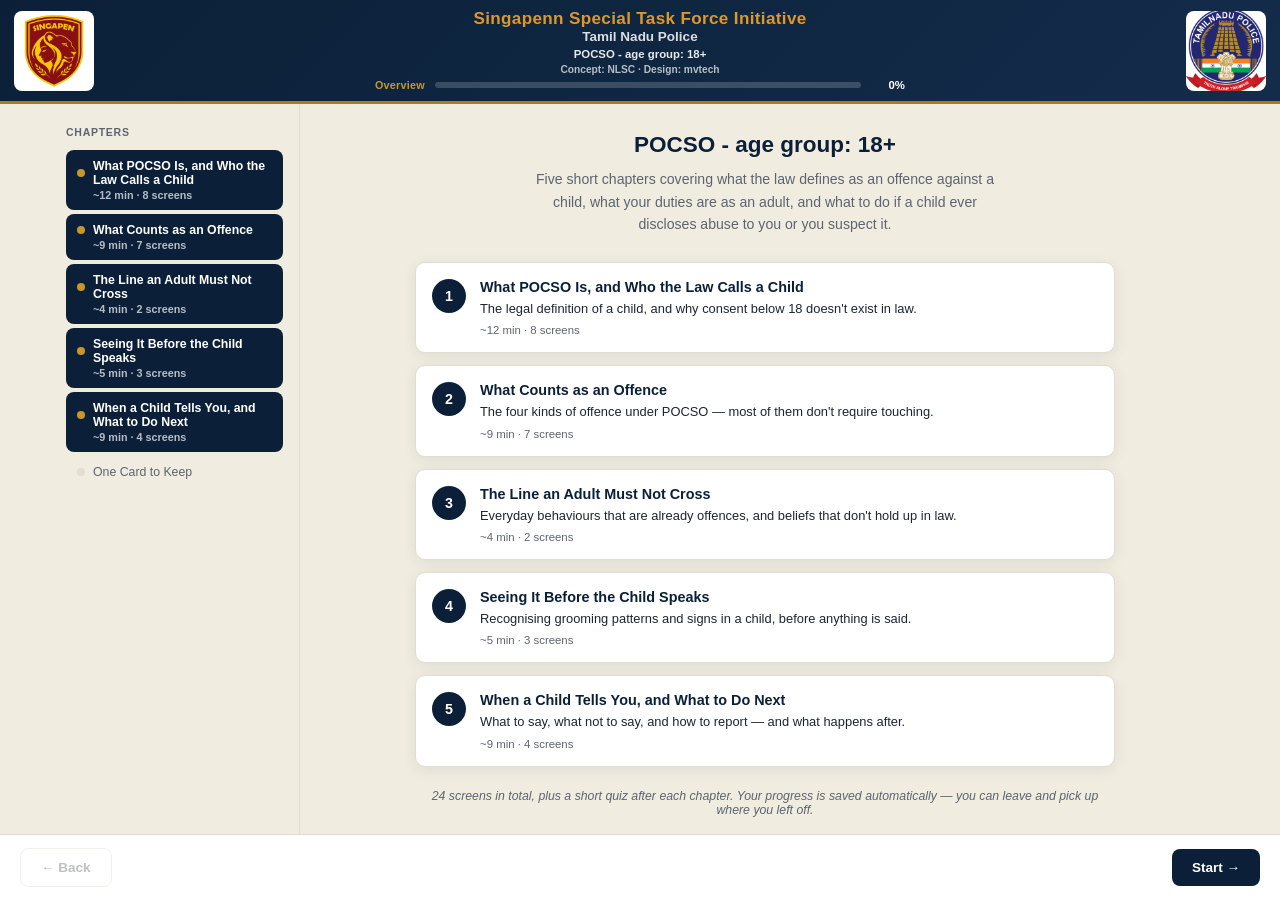
==== commit 9c5eeea1: "Apply POCSO client content updates" ====
--- a/POCSO-Adult-Awareness-v2/index.html
+++ b/POCSO-Adult-Awareness-v2/index.html
@@ -3,7 +3,7 @@
 <head>
 <meta charset="UTF-8">
 <meta name="viewport" content="width=device-width, initial-scale=1.0">
-<title>POCSO Awareness (Age: 18+)</title>
+<title>POCSO - age group: 18+</title>
 <link rel="stylesheet" href="css/style.css">
 </head>
 <body>
@@ -12,7 +12,7 @@
   <div class="loading-inner">
     <img src="img/singappen-logo.png" alt="Singapenn" class="loading-logo">
     <div class="loading-spinner"></div>
-    <div class="loading-text">Loading POCSO Awareness…</div>
+    <div class="loading-text">Loading POCSO - age group: 18+…</div>
   </div>
 </div>
 
@@ -29,7 +29,8 @@
     </div>
     <div class="topbar-progress-row">
       <div class="progress-center-block">
-        <div class="module-name">POCSO Awareness (Age: 18+)</div>
+        <div class="module-name">POCSO - age group: 18+</div>
+        <div class="module-credit">Concept: NLSC · Design: mvtech</div>
         <div class="topbar-progress">
           <div id="progressChapterLabel" class="progress-chapter-label">Chapter 1</div>
           <div class="progress-track"><div id="progressFill" class="progress-fill"></div></div>
--- a/POCSO-Adult-Awareness-v2/css/style.css
+++ b/POCSO-Adult-Awareness-v2/css/style.css
@@ -79,7 +79,7 @@
 
 /* ---------- Top bar ---------- */
 .topbar{
-  flex-shrink:0;position:sticky;top:0;
+  flex-shrink:0;position:-webkit-sticky;position:sticky;top:0;
   display:flex;flex-direction:column;gap:2px;
   background:linear-gradient(135deg,var(--navy),var(--navy-2));
   color:#fff;padding:8px 14px 10px 88px;z-index:20;
@@ -107,7 +107,8 @@
    else in this row is deliberately empty so the bar reads as centred. */
 .topbar-progress-row{display:flex;justify-content:center}
 .progress-center-block{width:100%;max-width:50%;display:flex;flex-direction:column;align-items:center;gap:4px}
-.module-name{font-size:.76rem;font-weight:600;opacity:.85;text-align:center;white-space:nowrap;overflow:hidden;text-overflow:ellipsis;max-width:100%}
+.module-name{font-size:.76rem;font-weight:600;opacity:.9;text-align:center;white-space:nowrap;overflow:hidden;text-overflow:ellipsis;max-width:100%}
+.module-credit{font-size:.68rem;font-weight:600;color:rgba(255,255,255,.7);text-align:center;white-space:nowrap;overflow:hidden;text-overflow:ellipsis;max-width:100%}
 .topbar-progress{display:flex;align-items:center;gap:10px;width:100%}
 .progress-chapter-label{font-size:.72rem;font-weight:700;color:var(--gold-2);white-space:nowrap;letter-spacing:.02em}
 .progress-track{flex:1;height:6px;background:rgba(255,255,255,.18);border-radius:6px;overflow:hidden}
@@ -175,6 +176,23 @@
 .block p:last-child{margin-bottom:0}
 .block-heading{font-weight:700;color:var(--navy);margin-bottom:.4em;display:block}
 
+.law-title-card{
+  border:1px solid var(--border);
+  border-left:4px solid var(--gold);
+  border-radius:8px;
+  background:#fff;
+  padding:18px 20px;
+  box-shadow:var(--shadow);
+}
+.law-title-en,.law-title-ta{
+  color:var(--navy);
+  font-weight:800;
+  line-height:1.35;
+  text-align:center;
+}
+.law-title-en{font-size:1.05rem;margin-bottom:10px}
+.law-title-ta{font-size:1.02rem}
+
 /* ---------- Lists / tables ---------- */
 .p-list{margin:0;padding-left:1.2em;line-height:1.65}
 .p-list li{margin-bottom:.45em}
@@ -217,6 +235,32 @@
 .video-slot-player{width:100%;display:block;border-radius:10px;margin:0;background:#000;box-shadow:0 4px 14px rgba(0,0,0,.18)}
 .video-slot-has-video{padding:14px;border-style:solid}
 .video-slot-has-video .video-slot-player{aspect-ratio:16/9;object-fit:cover}
+.pathway-video-slot{margin-bottom:16px}
+
+/* ---------- Reusable interaction videos ---------- */
+.interactive-video{
+  width:100%;max-width:520px;margin:8px auto 16px;border:1px solid var(--border);
+  border-radius:10px;overflow:hidden;background:#fff;box-shadow:var(--shadow);
+}
+.interactive-video-player{
+  display:block;width:100%;aspect-ratio:16/9;object-fit:cover;background:var(--navy);
+}
+.commit-box .interactive-video{margin-bottom:14px}
+.quiz-box .interactive-video{max-width:460px;margin:0 auto 12px}
+.cert-gate + .interactive-video,.certificate + .interactive-video{margin-top:0}
+
+/* ---------- Sound consent ---------- */
+.media-consent{
+  position:fixed;inset:0;z-index:80;display:flex;align-items:flex-end;justify-content:center;
+  padding:18px;background:rgba(11,32,56,.32);backdrop-filter:blur(4px);-webkit-backdrop-filter:blur(4px);
+}
+.media-consent-panel{
+  width:min(440px,100%);background:#fff;border:1px solid var(--border);border-radius:10px;
+  padding:16px;box-shadow:0 16px 36px rgba(11,32,56,.24);
+}
+.media-consent-title{font-weight:800;color:var(--navy);font-size:1rem;margin-bottom:4px}
+.media-consent-copy{font-size:.86rem;color:var(--text-mute);line-height:1.5;margin-bottom:14px}
+.media-consent-actions{display:flex;justify-content:flex-end;gap:10px;flex-wrap:wrap}
 
 /* ---------- Pathway strip (real component, e.g. Stop -> Report -> Delete) ---------- */
 .pathway-strip{display:flex;align-items:center;justify-content:center;gap:8px;flex-wrap:wrap;margin:14px 0;padding:6px 0}
@@ -376,7 +420,7 @@
 .btn-primary:disabled{background:#b7bfc9;cursor:not-allowed}
 .btn-ghost{background:transparent;color:var(--text-mute);border:1px solid var(--border)}
 .btn-ghost:disabled{opacity:.4;cursor:not-allowed}
-.footer{flex-shrink:0;position:sticky;bottom:0;z-index:10;background:#fff;border-top:1px solid var(--border);padding:13px 20px;display:flex;align-items:center;justify-content:space-between;gap:12px}
+.footer{flex-shrink:0;position:-webkit-sticky;position:sticky;bottom:0;z-index:10;background:#fff;border-top:1px solid var(--border);padding:13px 20px;display:flex;align-items:center;justify-content:space-between;gap:12px}
 .footer-msg{font-size:.8rem;color:var(--text-mute);flex:1;text-align:center}
 
 /* ---------- Final card ---------- */
@@ -452,17 +496,27 @@
 .cert-actions{display:flex;gap:10px;justify-content:center;margin-bottom:20px}
 
 @media print{
+  @page{size:A4 landscape;margin:0}
   /* Only the certificate itself keeps its colours — the surrounding page
      (which is tinted per-severity on screen) must print as plain white,
      and the certificate should sit centred on the sheet, not pinned to
      the top-left. */
-  html,body{overflow:visible !important;height:auto !important;background:#fff !important}
-  #app{height:auto}
+  *{box-shadow:none !important}
+  html,body{overflow:hidden !important;width:297mm;height:209mm;margin:0 !important;background:#fff !important}
+  body > *:not(#app){display:none !important}
+  #app{height:209mm !important;overflow:hidden !important;background:#fff !important}
   .topbar,.sidebar,.footer,.cert-actions,.cert-gate{display:none !important}
-  .layout{max-width:none}
+  .layout{display:block !important;max-width:none;width:297mm;height:209mm;overflow:hidden !important;background:#fff !important}
   .stage{
-    padding:0;overflow:visible;background:#fff !important;
-    display:flex;justify-content:center;align-items:center;min-height:100vh;
+    padding:0 !important;overflow:visible !important;background:#fff !important;
+    display:block !important;width:297mm;height:209mm;min-height:0 !important;overflow:hidden !important;
   }
-  .page{max-width:100%;margin:0 auto}
-}
+  .page{display:block !important;max-width:none !important;width:297mm;height:209mm;margin:0 !important;padding:0 !important;overflow:hidden !important;background:#fff !important}
+  .page > *:not(.certificate){display:none !important}
+  .certificate{
+    display:block !important;box-sizing:border-box;width:273mm;height:185mm;min-height:0;
+    margin:8mm auto 0 !important;padding:16mm 18mm !important;overflow:hidden !important;
+    break-before:avoid;break-after:avoid;break-inside:avoid;page-break-before:avoid;page-break-after:avoid;page-break-inside:avoid;
+    box-shadow:none !important;
+  }
+}
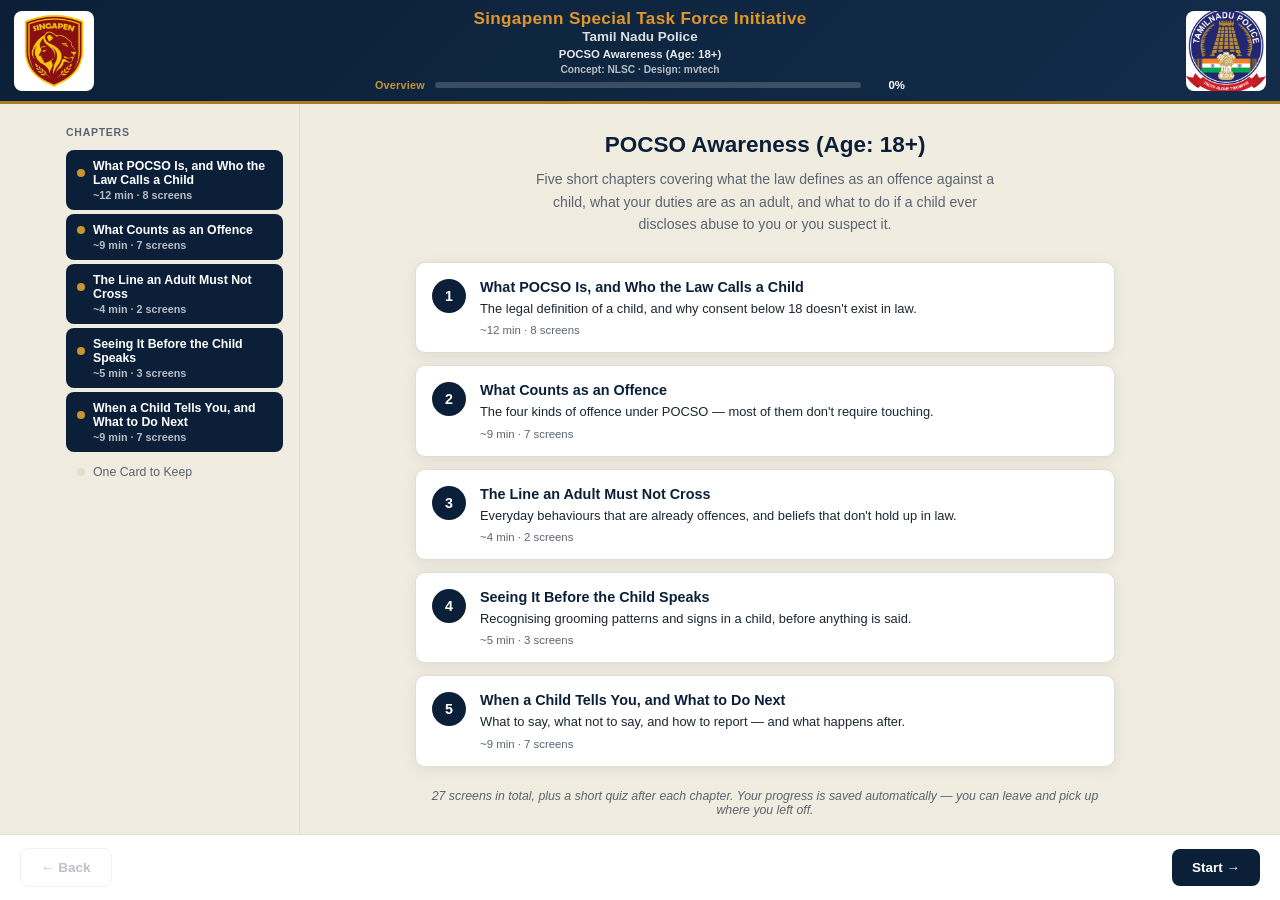
==== commit 2ee67e45: "Restore original POCSO awareness title" ====
--- a/POCSO-Adult-Awareness-v2/index.html
+++ b/POCSO-Adult-Awareness-v2/index.html
@@ -3,7 +3,7 @@
 <head>
 <meta charset="UTF-8">
 <meta name="viewport" content="width=device-width, initial-scale=1.0">
-<title>POCSO - age group: 18+</title>
+<title>POCSO Awareness (Age: 18+)</title>
 <link rel="stylesheet" href="css/style.css">
 </head>
 <body>
@@ -12,7 +12,7 @@
   <div class="loading-inner">
     <img src="img/singappen-logo.png" alt="Singapenn" class="loading-logo">
     <div class="loading-spinner"></div>
-    <div class="loading-text">Loading POCSO - age group: 18+…</div>
+    <div class="loading-text">Loading POCSO Awareness…</div>
   </div>
 </div>
 
@@ -29,7 +29,7 @@
     </div>
     <div class="topbar-progress-row">
       <div class="progress-center-block">
-        <div class="module-name">POCSO - age group: 18+</div>
+        <div class="module-name">POCSO Awareness (Age: 18+)</div>
         <div class="module-credit">Concept: NLSC · Design: mvtech</div>
         <div class="topbar-progress">
           <div id="progressChapterLabel" class="progress-chapter-label">Chapter 1</div>
--- a/POCSO-Adult-Awareness-v2/css/style.css
+++ b/POCSO-Adult-Awareness-v2/css/style.css
@@ -144,6 +144,15 @@
 .chapter-item.active .ch-sub{color:rgba(255,255,255,.7)}
 @media(min-width:900px){.sidebar{display:block}}
 
+body[data-focus-mode="true"] .topbar,
+body[data-focus-mode="true"] .sidebar,
+body[data-focus-mode="true"] .footer,
+body[data-focus-mode="true"] .head-row-flex{display:none !important}
+body[data-focus-mode="true"] #app{min-height:100vh}
+body[data-focus-mode="true"] .layout{max-width:none;min-height:100vh}
+body[data-focus-mode="true"] .stage{padding:0;align-items:center;min-height:100vh}
+body[data-focus-mode="true"] .page{max-width:none;min-height:100vh;display:flex;align-items:center;justify-content:center}
+
 /* ---------- Stage / page ---------- */
 .stage{flex:1;min-width:0;overflow-x:hidden;padding:28px 20px 96px;display:flex;justify-content:center}
 .page{width:100%;max-width:700px;min-width:0}
@@ -320,6 +329,14 @@
 .deck-tag.tag-notoffence{background:#eef6ef;color:var(--ok)}
 .deck-back-text{font-size:.88rem;line-height:1.5;color:var(--text)}
 .deck-back-foot{display:flex;justify-content:flex-end;margin-top:8px}
+.seq-flip{max-width:560px;margin:0 auto;text-align:center}
+.seq-progress{font-size:.74rem;font-weight:800;letter-spacing:.08em;text-transform:uppercase;color:var(--gold);margin-bottom:10px}
+.seq-card{min-height:220px;text-align:left}
+.seq-card .deck-inner{min-height:220px}
+.seq-card .deck-front-text{font-size:1.12rem;line-height:1.45}
+.seq-card .deck-back-text{font-size:1rem;line-height:1.6}
+.seq-actions{display:flex;justify-content:center;margin-top:14px;min-height:42px}
+.seq-done{font-size:.9rem;font-weight:700;color:var(--ok);padding:10px 12px}
 
 /* ---------- Sort exercise (real drag-and-drop, GSAP Draggable) ---------- */
 .sort-instruction{font-size:.82rem;color:var(--text-mute);margin-bottom:2px;font-style:italic}
@@ -374,6 +391,92 @@
 .case-option.answered.correct-missed{color:var(--ok)}
 .case-option .opt-note{font-size:.78rem;color:var(--text-mute);font-style:italic;margin-left:6px}
 .case-feedback{margin-top:14px;padding-top:14px;border-top:1px solid var(--border)}
+
+/* ---------- Linear branching ---------- */
+.branch-box{background:var(--card);border:1px solid var(--border);border-radius:var(--radius);padding:18px;box-shadow:var(--shadow)}
+.branch-continuity{font-size:.78rem;line-height:1.5;color:var(--text-mute);margin-bottom:10px}
+.branch-step{font-size:.72rem;font-weight:800;letter-spacing:.06em;text-transform:uppercase;color:var(--gold);margin-bottom:8px}
+.branch-situation{font-weight:700;color:var(--navy);font-size:1rem;line-height:1.5;margin-bottom:14px}
+.branch-body{display:flex;flex-direction:column;gap:16px;align-items:center}
+.branch-illustration{
+  position:relative;min-height:190px;border-radius:8px;overflow:hidden;
+  background:linear-gradient(#f7f3e8 0 68%, #e2d8c5 68% 100%);
+  border:1px solid var(--border);
+}
+.branch-wall{position:absolute;left:24px;right:24px;top:32px;height:2px;background:#ddd2bf}
+.branch-floor{position:absolute;left:0;right:0;bottom:58px;height:2px;background:#c9bea8}
+.branch-child,.branch-adult{position:absolute;bottom:54px;border-radius:999px 999px 8px 8px;background:var(--navy)}
+.branch-child{left:58px;width:34px;height:74px;background:#7b6f59}
+.branch-child::before,.branch-adult::before{content:"";position:absolute;left:50%;top:-24px;transform:translateX(-50%);width:26px;height:26px;border-radius:50%;background:#9b7b61}
+.branch-adult{left:118px;width:42px;height:100px;background:#315a70}
+.branch-adult::before{top:-28px;width:30px;height:30px}
+.branch-choices{display:flex;flex-direction:column;gap:9px;width:100%;max-width:520px}
+.branch-choice{
+  display:block;width:100%;text-align:left;background:#fff;border:1px solid var(--border);border-radius:9px;
+  padding:12px 14px;cursor:pointer;font-size:.9rem;line-height:1.45;color:var(--text);transition:all .15s;
+}
+.branch-choice:hover{border-color:var(--gold);background:#fbf7ec}
+.branch-feedback{margin-top:14px;padding:12px 14px;border-radius:8px;font-size:.9rem;line-height:1.55}
+.branch-feedback.correct{background:#eef6ef;color:#1e4a2c;border:1px solid var(--ok)}
+.branch-feedback.incorrect{background:#fbeeec;color:#6e2318;border:1px solid var(--danger)}
+.branch-next{display:flex;margin-top:10px}
+.write-panel{margin-top:16px;background:var(--card);border:1px solid var(--border);border-radius:var(--radius);padding:18px;box-shadow:var(--shadow)}
+.write-heading{font-weight:800;color:var(--navy);margin-bottom:12px}
+.write-grid{display:grid;grid-template-columns:1fr 1fr;border:1px solid var(--border);border-radius:8px;overflow:hidden}
+.write-col{padding:11px 13px;font-weight:800;border-bottom:1px solid var(--border)}
+.write-yes{background:#eef6ef;color:var(--ok);border-right:1px solid var(--border)}
+.write-no{background:#fbeeec;color:var(--danger)}
+.write-row{display:grid;grid-template-columns:1fr 1fr;grid-column:1 / -1}
+.write-row div{padding:10px 13px;border-top:1px solid var(--border);font-size:.9rem;line-height:1.45}
+.write-row div:first-child{border-right:1px solid var(--border)}
+.write-note{margin-top:12px;font-size:.88rem;line-height:1.55;color:var(--text);font-weight:600}
+@media(max-width:620px){
+  .branch-illustration{min-height:150px}
+  .write-grid{grid-template-columns:1fr}
+  .write-yes{border-right:none}
+  .write-no{border-top:1px solid var(--border)}
+  .write-row{grid-template-columns:1fr}
+  .write-row div:first-child{border-right:none;background:#f8fcf8}
+  .write-row div:nth-child(2){background:#fff8f7}
+}
+
+/* ---------- Emergency stop choice ---------- */
+.emergency-choice-box{
+  width:100%;min-height:100vh;display:flex;flex-direction:column;align-items:center;justify-content:center;
+  padding:clamp(28px,6vw,72px);text-align:center;background:#fffdf7;
+}
+.emergency-persistent-call{
+  position:fixed;right:18px;top:18px;z-index:30;border-radius:999px;background:var(--danger);color:#fff;
+  text-decoration:none;font-weight:900;letter-spacing:.04em;padding:12px 18px;box-shadow:0 8px 24px rgba(163,55,43,.28);
+}
+.emergency-question{
+  color:var(--navy);font-weight:900;line-height:1.15;font-size:clamp(2rem,5.5vw,4.4rem);
+  max-width:980px;margin:0 auto 34px;
+}
+.emergency-choices{display:flex;gap:14px;flex-wrap:wrap;justify-content:center}
+.emergency-choice{
+  min-width:150px;border:2px solid var(--navy);background:#fff;color:var(--navy);
+  border-radius:8px;padding:15px 22px;font-size:1rem;font-weight:900;letter-spacing:.04em;cursor:pointer;
+  transition:background .15s,color .15s,border-color .15s,transform .1s;
+}
+.emergency-choice:hover,.emergency-choice.selected{background:var(--navy);color:#fff;border-color:var(--navy)}
+.emergency-choice:active{transform:scale(.97)}
+.emergency-feedback{
+  margin-top:26px;max-width:780px;border-radius:8px;padding:18px 20px;font-size:1rem;line-height:1.55;text-align:left;
+}
+.emergency-feedback.urgent{background:#fbeeec;border:1px solid var(--danger);color:#6e2318}
+.emergency-feedback.steady{background:#eef6ef;border:1px solid var(--ok);color:#1e4a2c}
+.emergency-call{
+  display:flex;align-items:center;justify-content:center;width:100%;margin-top:18px;border-radius:8px;
+  background:var(--danger);color:#fff;text-decoration:none;font-size:2.2rem;font-weight:900;padding:18px 20px;
+}
+.emergency-continue{margin-top:14px}
+@media(max-width:520px){
+  .emergency-choice-box{padding:24px 18px}
+  .emergency-choices{width:100%;flex-direction:column}
+  .emergency-choice{width:100%}
+  .emergency-feedback{text-align:center}
+}
 
 /* ---------- Commitment tap ---------- */
 .commit-box{text-align:center;padding:10px 0}
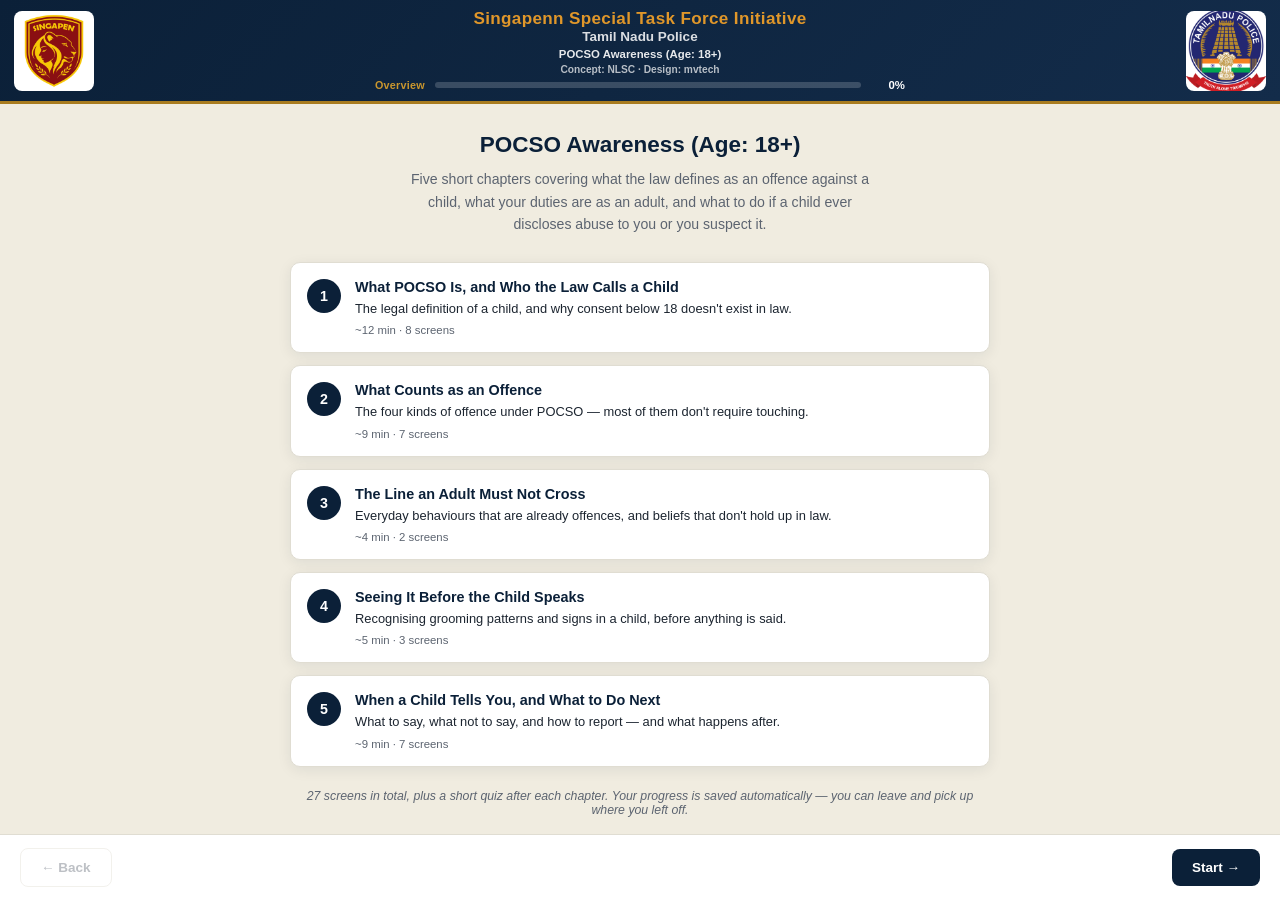
==== commit 5c3018cf: "Remove chapter sidebar navigation" ====
--- a/POCSO-Adult-Awareness-v2/index.html
+++ b/POCSO-Adult-Awareness-v2/index.html
@@ -4,7 +4,7 @@
 <meta charset="UTF-8">
 <meta name="viewport" content="width=device-width, initial-scale=1.0">
 <title>POCSO Awareness (Age: 18+)</title>
-<link rel="stylesheet" href="css/style.css">
+<link rel="stylesheet" href="css/style.css?v=20260810-2">
 </head>
 <body>
 
@@ -41,11 +41,6 @@
   </header>
 
   <div class="layout">
-    <nav id="sidebar" class="sidebar">
-      <div class="sidebar-title">Chapters</div>
-      <ol id="chapterList" class="chapter-list"></ol>
-    </nav>
-
     <main id="stage" class="stage">
       <!-- pages injected here by app.js -->
     </main>
@@ -63,10 +58,10 @@
 <script src="js/vendor/ScrollTrigger.min.js"></script>
 <script src="js/vendor/Draggable.min.js"></script>
 <script src="js/vendor/confetti.min.js"></script>
-<script src="js/icons.js"></script>
-<script src="js/sfx.js"></script>
-<script src="js/speech.js"></script>
-<script src="js/content.js"></script>
-<script src="js/app.js"></script>
+<script src="js/icons.js?v=20260810-2"></script>
+<script src="js/sfx.js?v=20260810-2"></script>
+<script src="js/speech.js?v=20260810-2"></script>
+<script src="js/content.js?v=20260810-2"></script>
+<script src="js/app.js?v=20260810-2"></script>
 </body>
 </html>
--- a/POCSO-Adult-Awareness-v2/css/style.css
+++ b/POCSO-Adult-Awareness-v2/css/style.css
@@ -134,14 +134,37 @@
 }
 .sidebar-title{font-size:.7rem;text-transform:uppercase;letter-spacing:.07em;color:var(--text-mute);margin-bottom:12px;font-weight:700}
 .chapter-list{list-style:none;margin:0;padding:0;display:flex;flex-direction:column;gap:4px}
-.chapter-item{display:flex;flex-direction:column;gap:2px;padding:9px 11px;border-radius:8px;font-size:.82rem;color:var(--text-mute)}
-.chapter-item .ch-title{display:flex;align-items:center;gap:8px}
+.chapter-item{border-radius:8px;font-size:.82rem;color:var(--text-mute);overflow:hidden}
+.ch-header{
+  width:100%;display:flex;align-items:center;justify-content:space-between;gap:8px;
+  padding:9px 11px;border-radius:8px;border:0;background:none;font:inherit;color:inherit;
+  text-align:left;cursor:pointer;
+}
+.chapter-item .ch-title{display:flex;align-items:center;gap:8px;min-width:0}
+.chapter-item .ch-title span:last-child{overflow:hidden;text-overflow:ellipsis;white-space:nowrap}
 .chapter-item .dot{width:8px;height:8px;border-radius:50%;background:var(--border);flex-shrink:0}
-.chapter-item.active{background:var(--navy);color:#fff;font-weight:600}
+.chapter-item.active .ch-header{background:var(--navy);color:#fff;font-weight:600}
 .chapter-item.active .dot{background:var(--gold-2)}
 .chapter-item.done .dot{background:var(--ok)}
-.chapter-item .ch-sub{font-size:.72rem;color:var(--text-mute);padding-left:16px}
+.chapter-item .ch-sub{display:flex;align-items:center;gap:5px;font-size:.72rem;color:var(--text-mute);flex-shrink:0}
 .chapter-item.active .ch-sub{color:rgba(255,255,255,.7)}
+.chapter-item .ch-sub svg{width:15px;height:15px;transition:transform .2s ease}
+.chapter-item.open .ch-sub svg{transform:rotate(180deg)}
+.ch-screens{
+  list-style:none;margin:0;padding:0 0 0 26px;max-height:0;overflow:hidden;
+  transition:max-height .3s ease;
+}
+.chapter-item.open .ch-screens{max-height:600px}
+.ch-screen-item{
+  padding:7px 8px;font-size:.78rem;color:var(--text-mute);cursor:pointer;border-radius:6px;
+  display:flex;align-items:center;gap:7px;
+}
+.ch-screen-item::before{content:"";width:6px;height:6px;border-radius:50%;background:var(--border);flex-shrink:0}
+.ch-screen-item.done::before{background:var(--ok)}
+.ch-screen-item:hover{background:var(--bg);color:var(--text)}
+.ch-screen-item.active{background:var(--gold);color:#fff;font-weight:600}
+.ch-screen-item.active::before{background:#fff}
+.ch-screen-item-quiz{font-style:italic}
 @media(min-width:900px){.sidebar{display:block}}
 
 body[data-focus-mode="true"] .topbar,
@@ -208,6 +231,24 @@
 .p-table{width:100%;border-collapse:collapse;margin:.4em 0}
 .p-table th,.p-table td{text-align:left;padding:9px 10px;border-bottom:1px solid var(--border);font-size:.92rem}
 .p-table th{color:var(--text-mute);font-size:.74rem;text-transform:uppercase;letter-spacing:.05em}
+.four-kinds-table{border:1px solid var(--border);border-radius:8px;overflow:hidden;border-collapse:separate;border-spacing:0;background:#fff;box-shadow:var(--shadow)}
+.four-kinds-table th{background:#f8f6ee;color:var(--navy);font-weight:800}
+.four-kinds-table th,.four-kinds-table td{border-bottom:1px solid var(--border);border-right:1px solid var(--border);padding:13px 14px}
+.four-kinds-table th:last-child,.four-kinds-table td:last-child{border-right:none;text-align:center;width:120px;font-weight:800;color:var(--gold)}
+.four-kinds-table tbody tr:last-child td{border-bottom:none}
+.four-kinds-table td:first-child{font-weight:700;color:var(--navy)}
+.compare-table-wrap{overflow-x:auto}
+.compare-table{width:100%;border-collapse:separate;border-spacing:0;border:1px solid var(--border);border-radius:8px;overflow:hidden;background:#fff;table-layout:fixed}
+.compare-table th,.compare-table td{padding:13px 14px;border-bottom:1px solid var(--border);font-size:.92rem;line-height:1.45;color:var(--navy)}
+.compare-table tr:last-child th,.compare-table tr:last-child td{border-bottom:none}
+.compare-table thead th{background:#f8f6ee;font-weight:800;text-align:center}
+.compare-table thead th:first-child{width:28%;background:#fff}
+.compare-table tbody th{width:28%;font-weight:700;text-align:left;color:var(--text-mute);background:#fbfaf6}
+.compare-table tbody td{width:36%;font-weight:700;text-align:center;background:#fff}
+.compare-table th:nth-child(2),.compare-table td:nth-child(2){border-left:1px solid var(--border);border-right:1px solid var(--border)}
+@media(max-width:560px){
+  .compare-table th,.compare-table td{padding:10px 9px;font-size:.82rem}
+}
 
 /* ---------- Quote / say-not-say ---------- */
 .p-quote{
@@ -394,12 +435,19 @@
 
 /* ---------- Linear branching ---------- */
 .branch-box{background:var(--card);border:1px solid var(--border);border-radius:var(--radius);padding:18px;box-shadow:var(--shadow)}
+.branch-nav{display:flex;justify-content:center;gap:8px;margin-bottom:12px}
+.branch-nav-btn{
+  width:34px;height:34px;border-radius:50%;border:1px solid var(--border);background:#fff;color:var(--navy);
+  font-weight:800;cursor:pointer;transition:all .15s;
+}
+.branch-nav-btn.active{background:var(--navy);color:#fff;border-color:var(--navy)}
+.branch-nav-btn:disabled{opacity:.35;cursor:not-allowed}
 .branch-continuity{font-size:.78rem;line-height:1.5;color:var(--text-mute);margin-bottom:10px}
 .branch-step{font-size:.72rem;font-weight:800;letter-spacing:.06em;text-transform:uppercase;color:var(--gold);margin-bottom:8px}
 .branch-situation{font-weight:700;color:var(--navy);font-size:1rem;line-height:1.5;margin-bottom:14px}
 .branch-body{display:flex;flex-direction:column;gap:16px;align-items:center}
 .branch-illustration{
-  position:relative;min-height:190px;border-radius:8px;overflow:hidden;
+  position:relative;width:100%;max-width:520px;min-height:190px;border-radius:8px;overflow:hidden;
   background:linear-gradient(#f7f3e8 0 68%, #e2d8c5 68% 100%);
   border:1px solid var(--border);
 }
@@ -416,10 +464,13 @@
   padding:12px 14px;cursor:pointer;font-size:.9rem;line-height:1.45;color:var(--text);transition:all .15s;
 }
 .branch-choice:hover{border-color:var(--gold);background:#fbf7ec}
+.branch-choice.selected{border-color:var(--navy);box-shadow:0 0 0 2px rgba(11,32,56,.12)}
 .branch-feedback{margin-top:14px;padding:12px 14px;border-radius:8px;font-size:.9rem;line-height:1.55}
+.branch-feedback div{margin-bottom:10px}
 .branch-feedback.correct{background:#eef6ef;color:#1e4a2c;border:1px solid var(--ok)}
 .branch-feedback.incorrect{background:#fbeeec;color:#6e2318;border:1px solid var(--danger)}
-.branch-next{display:flex;margin-top:10px}
+.branch-next{display:inline-flex;margin-top:0}
+.branch-controls{display:flex;justify-content:space-between;gap:12px;margin-top:14px}
 .write-panel{margin-top:16px;background:var(--card);border:1px solid var(--border);border-radius:var(--radius);padding:18px;box-shadow:var(--shadow)}
 .write-heading{font-weight:800;color:var(--navy);margin-bottom:12px}
 .write-grid{display:grid;grid-template-columns:1fr 1fr;border:1px solid var(--border);border-radius:8px;overflow:hidden}
@@ -539,6 +590,45 @@
 .helpline-logos{display:flex;justify-content:center;align-items:center;gap:24px;margin-top:22px;padding-top:20px;border-top:1px solid rgba(255,255,255,.15);flex-wrap:wrap}
 .helpline-logos img{height:170px;width:auto;max-width:260px;object-fit:contain;border-radius:10px;background:#fff;padding:8px;box-shadow:0 4px 14px rgba(0,0,0,.25)}
 @media(max-width:480px){.helpline-logos img{height:120px;max-width:180px}}
+.final-card-poster{background:#f7f7f4;color:var(--navy);border:0;border-radius:6px;padding:0;overflow:hidden;box-shadow:0 8px 28px rgba(11,32,56,.16)}
+.poster-top{display:flex;justify-content:space-between;gap:16px;background:var(--navy);color:#fff;padding:18px 22px;text-transform:uppercase}
+.poster-agency{display:flex;align-items:center;gap:14px}
+.poster-agency img{width:62px;height:62px;object-fit:contain;filter:grayscale(1) brightness(2.8)}
+.poster-agency strong,.poster-module strong{display:block;font-size:1rem;letter-spacing:.03em}
+.poster-agency span,.poster-module span{display:block;font-size:.82rem;opacity:.86;letter-spacing:.05em}
+.poster-module{text-align:right}
+.final-card-poster h1{font-size:clamp(2.4rem,6vw,4.2rem);line-height:1;margin:28px 28px 10px;text-transform:uppercase;letter-spacing:.02em}
+.poster-intro{margin:0 28px 22px;padding-top:12px;border-top:4px solid #d22f2f;text-transform:uppercase;font-weight:800;letter-spacing:.04em;color:#4b5563}
+.poster-list{display:flex;flex-direction:column;gap:10px;margin:0 28px}
+.poster-row{display:grid;grid-template-columns:72px 110px 1fr;align-items:center;background:#fff;border:1px solid #e5e7eb;min-height:108px}
+.poster-num{height:100%;display:flex;align-items:center;justify-content:center;background:var(--navy);color:#fff;font-size:1.9rem;font-weight:900}
+.poster-icon{width:76px;height:76px;border:2px solid var(--navy);border-radius:50%;display:flex;align-items:center;justify-content:center;margin:auto;font-weight:900;color:var(--navy)}
+.poster-copy{border-left:3px solid #d22f2f;padding:14px 18px}
+.poster-copy h2{margin:0 0 6px;font-size:1.14rem;text-transform:uppercase;color:var(--navy)}
+.poster-copy p{margin:0;color:#111827;line-height:1.45;font-size:.94rem}
+.poster-helplines{display:grid;grid-template-columns:repeat(4,1fr);gap:1px;background:#748095;margin:24px 28px 20px;border-radius:6px;overflow:hidden}
+.poster-helplines div{background:var(--navy);color:#fff;padding:16px 14px;text-align:center}
+.poster-helplines strong{display:block;text-transform:uppercase;font-size:.78rem;letter-spacing:.04em}
+.poster-helplines span{display:block;font-size:1.5rem;font-weight:900;margin:4px 0}
+.poster-helplines small{display:block;opacity:.82}
+.poster-disclaimer{border-top:1px solid #d1d5db;margin:0 28px;padding:18px 0 22px;color:#374151;font-size:.88rem}
+@media(max-width:680px){
+  .poster-top{flex-direction:column}
+  .poster-module{text-align:left}
+  .poster-row{grid-template-columns:56px 76px 1fr;min-height:96px}
+  .poster-num{font-size:1.35rem}
+  .poster-icon{width:54px;height:54px;font-size:.8rem}
+  .poster-copy{padding:12px}
+  .poster-copy h2{font-size:.94rem}
+  .poster-copy p{font-size:.84rem}
+  .poster-helplines{grid-template-columns:1fr 1fr}
+}
+@media(max-width:430px){
+  .poster-row{grid-template-columns:48px 1fr}
+  .poster-icon{display:none}
+  .poster-copy{border-left:2px solid #d22f2f}
+  .poster-helplines{grid-template-columns:1fr}
+}
 
 /* ---------- Intro / overview page ---------- */
 .intro-hero{text-align:center;margin-bottom:26px}
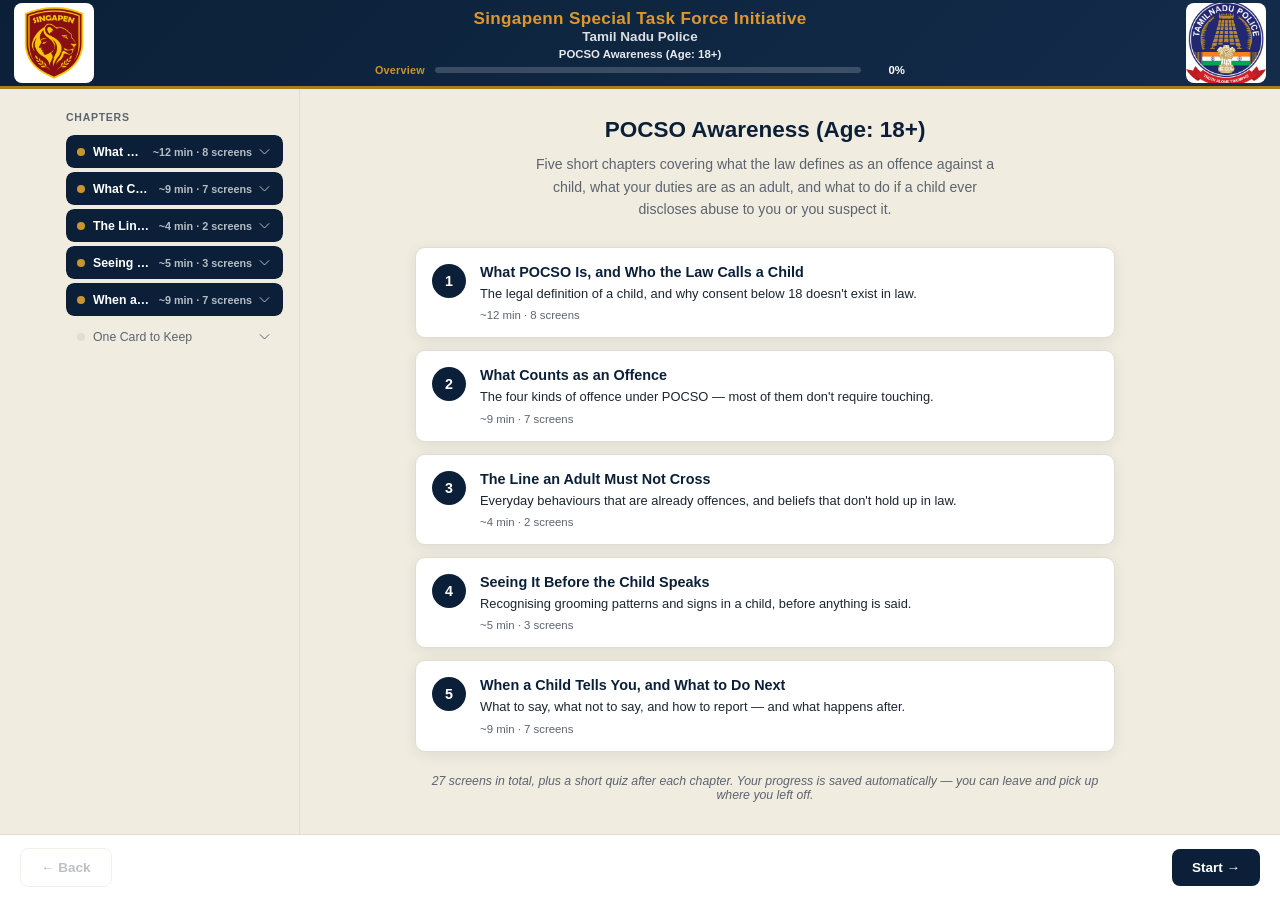
==== commit f7f80497: "Restore sidebar and remove topbar credit" ====
--- a/POCSO-Adult-Awareness-v2/index.html
+++ b/POCSO-Adult-Awareness-v2/index.html
@@ -30,7 +30,6 @@
     <div class="topbar-progress-row">
       <div class="progress-center-block">
         <div class="module-name">POCSO Awareness (Age: 18+)</div>
-        <div class="module-credit">Concept: NLSC · Design: mvtech</div>
         <div class="topbar-progress">
           <div id="progressChapterLabel" class="progress-chapter-label">Chapter 1</div>
           <div class="progress-track"><div id="progressFill" class="progress-fill"></div></div>
@@ -41,6 +40,11 @@
   </header>
 
   <div class="layout">
+    <nav id="sidebar" class="sidebar">
+      <div class="sidebar-title">Chapters</div>
+      <ol id="chapterList" class="chapter-list"></ol>
+    </nav>
+
     <main id="stage" class="stage">
       <!-- pages injected here by app.js -->
     </main>
--- a/POCSO-Adult-Awareness-v2/css/style.css
+++ b/POCSO-Adult-Awareness-v2/css/style.css
@@ -231,12 +231,20 @@
 .p-table{width:100%;border-collapse:collapse;margin:.4em 0}
 .p-table th,.p-table td{text-align:left;padding:9px 10px;border-bottom:1px solid var(--border);font-size:.92rem}
 .p-table th{color:var(--text-mute);font-size:.74rem;text-transform:uppercase;letter-spacing:.05em}
+.table-caption{font-weight:800;color:var(--navy);margin-bottom:8px}
 .four-kinds-table{border:1px solid var(--border);border-radius:8px;overflow:hidden;border-collapse:separate;border-spacing:0;background:#fff;box-shadow:var(--shadow)}
 .four-kinds-table th{background:#f8f6ee;color:var(--navy);font-weight:800}
 .four-kinds-table th,.four-kinds-table td{border-bottom:1px solid var(--border);border-right:1px solid var(--border);padding:13px 14px}
 .four-kinds-table th:last-child,.four-kinds-table td:last-child{border-right:none;text-align:center;width:120px;font-weight:800;color:var(--gold)}
 .four-kinds-table tbody tr:last-child td{border-bottom:none}
 .four-kinds-table td:first-child{font-weight:700;color:var(--navy)}
+.punishment-table{border:1px solid var(--border);border-radius:8px;overflow:hidden;border-collapse:separate;border-spacing:0;background:#fff;box-shadow:var(--shadow)}
+.punishment-table th{background:#f8f6ee;color:var(--navy);font-weight:800;text-align:center}
+.punishment-table th,.punishment-table td{border-bottom:1px solid var(--border);border-right:1px solid var(--border);padding:13px 14px}
+.punishment-table th:last-child,.punishment-table td:last-child{border-right:none}
+.punishment-table tbody tr:last-child td{border-bottom:none}
+.punishment-table td:first-child{font-weight:800;color:var(--navy);background:#fbfaf6}
+.punishment-table td:nth-child(2),.punishment-table td:nth-child(3){text-align:center;font-weight:700}
 .compare-table-wrap{overflow-x:auto}
 .compare-table{width:100%;border-collapse:separate;border-spacing:0;border:1px solid var(--border);border-radius:8px;overflow:hidden;background:#fff;table-layout:fixed}
 .compare-table th,.compare-table td{padding:13px 14px;border-bottom:1px solid var(--border);font-size:.92rem;line-height:1.45;color:var(--navy)}
